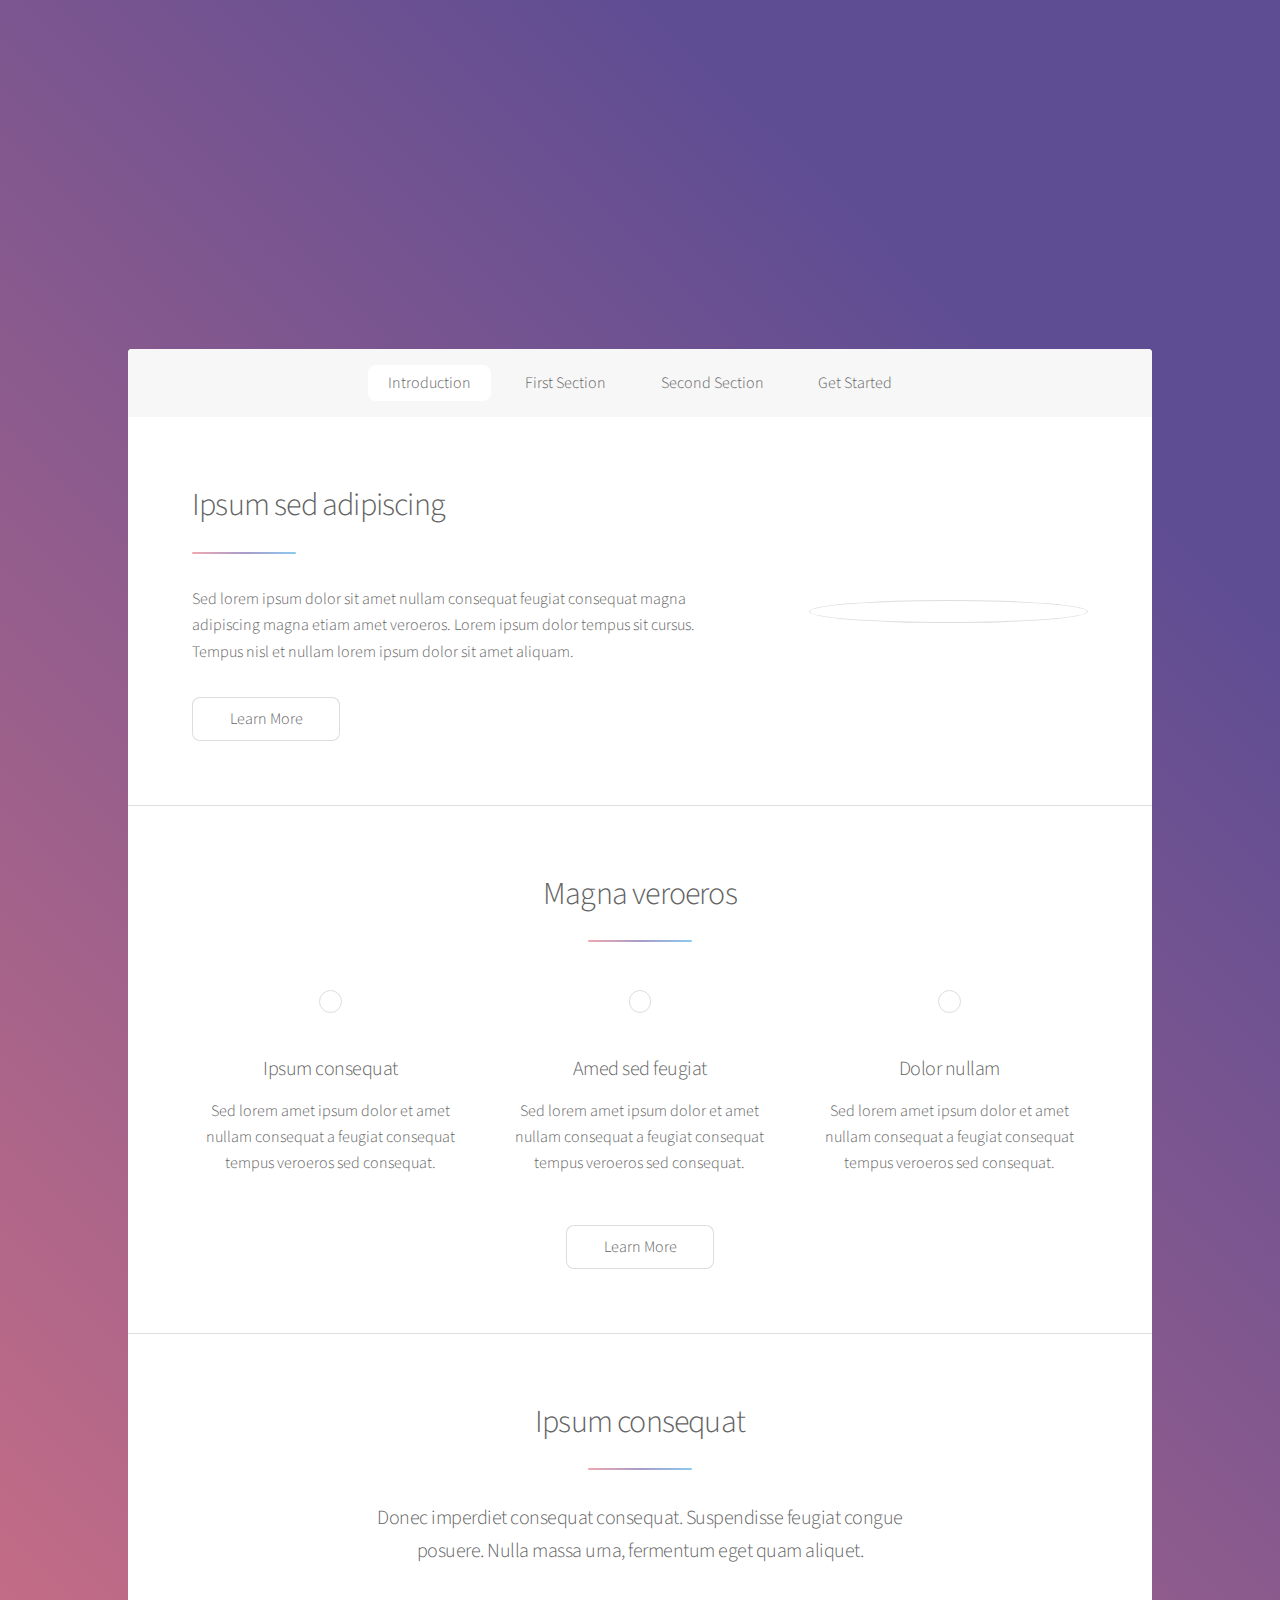
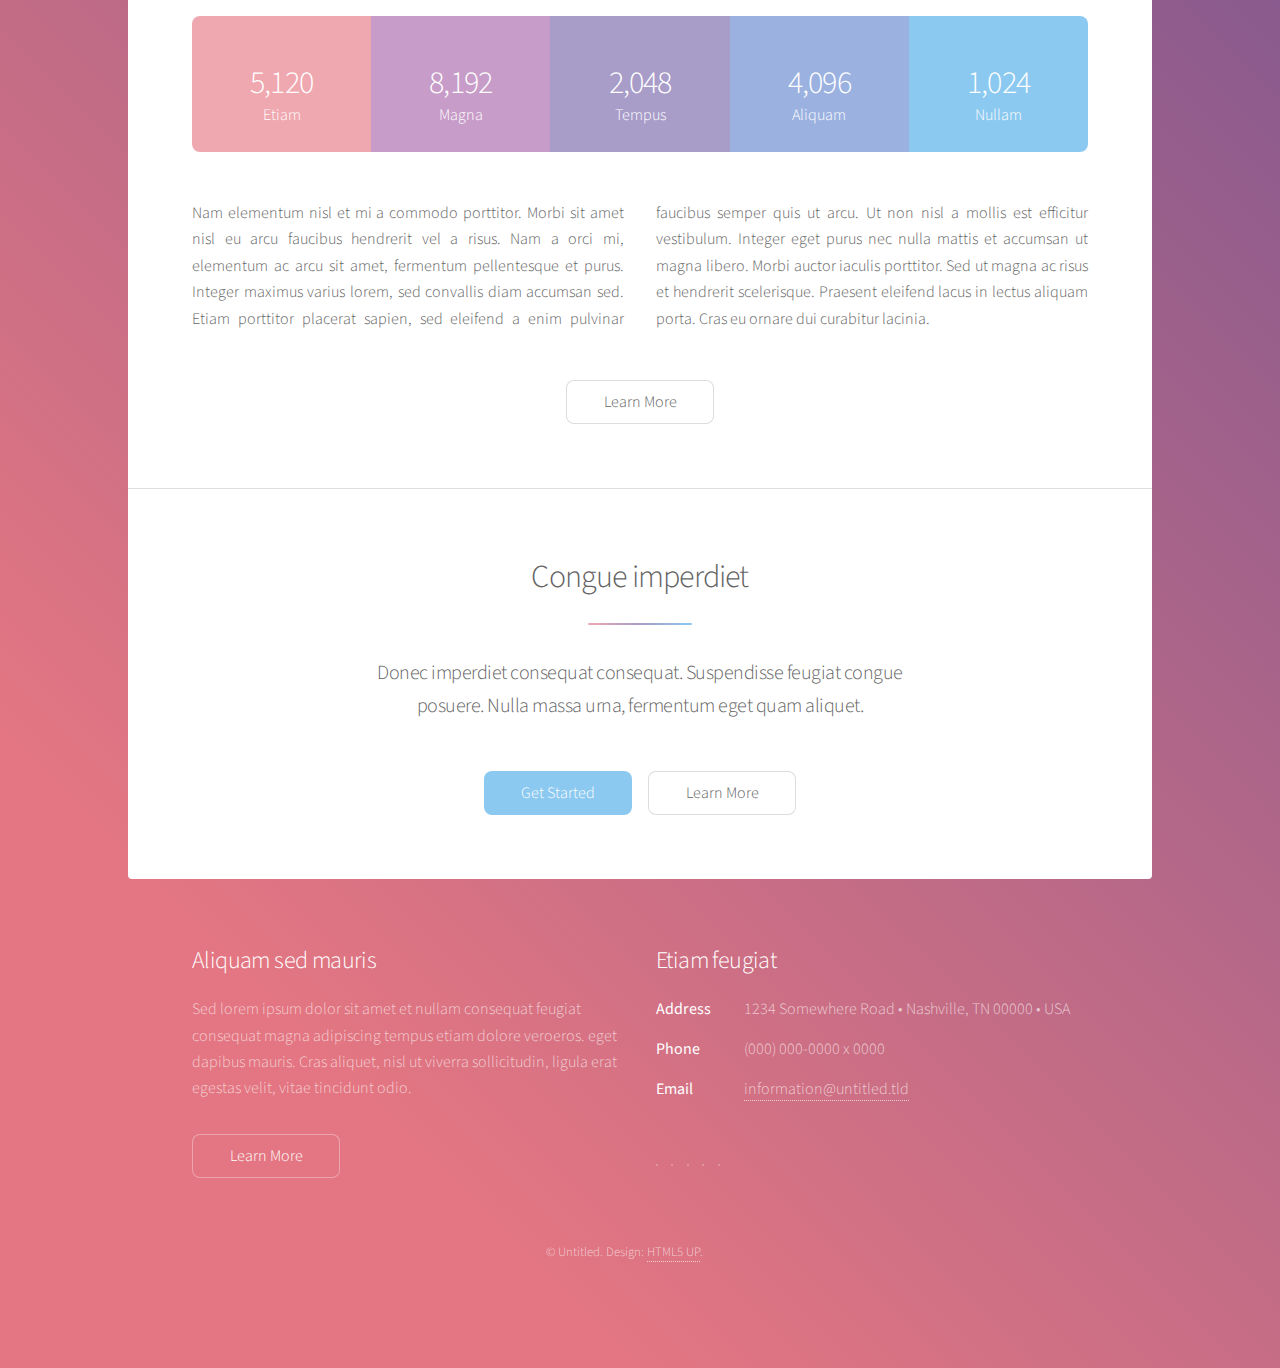
==== index.html @ fd0cb961 "chore: replace tabs with spaces" ====
<!DOCTYPE HTML>
<!--
Stellar by HTML5 UP
html5up.net | @ajlkn
Free for personal and commercial use under the CCA 3.0 license (html5up.net/license)
-->
<html>
  <head>
    <title>Stellar by HTML5 UP</title>
    <meta charset="utf-8" />
    <meta name="viewport" content="width=device-width, initial-scale=1, user-scalable=no" />
    <link rel="stylesheet" href="assets/css/main.css" />
    <noscript><link rel="stylesheet" href="assets/css/noscript.css" /></noscript>
  </head>
  <body class="is-preload">

    <!-- Wrapper -->
    <div id="wrapper">

      <!-- Header -->
      <header id="header" class="alt">
        <span class="logo"><img src="images/logo.svg" alt="" /></span>
        <h1>Stellar</h1>
        <p>Just another free, fully responsive site template<br />
          built by <a href="https://twitter.com/ajlkn">@ajlkn</a> for <a href="https://html5up.net">HTML5 UP</a>.</p>
      </header>

      <!-- Nav -->
      <nav id="nav">
        <ul>
          <li><a href="#intro" class="active">Introduction</a></li>
          <li><a href="#first">First Section</a></li>
          <li><a href="#second">Second Section</a></li>
          <li><a href="#cta">Get Started</a></li>
        </ul>
      </nav>

      <!-- Main -->
      <div id="main">

        <!-- Introduction -->
        <section id="intro" class="main">
          <div class="spotlight">
            <div class="content">
              <header class="major">
                <h2>Ipsum sed adipiscing</h2>
              </header>
              <p>Sed lorem ipsum dolor sit amet nullam consequat feugiat consequat magna
              adipiscing magna etiam amet veroeros. Lorem ipsum dolor tempus sit cursus.
              Tempus nisl et nullam lorem ipsum dolor sit amet aliquam.</p>
              <ul class="actions">
                <li><a href="generic.html" class="button">Learn More</a></li>
              </ul>
            </div>
            <span class="image"><img src="images/pic01.jpg" alt="" /></span>
          </div>
        </section>

        <!-- First Section -->
        <section id="first" class="main special">
          <header class="major">
            <h2>Magna veroeros</h2>
          </header>
          <ul class="features">
            <li>
              <span class="icon solid major style1 fa-code"></span>
              <h3>Ipsum consequat</h3>
              <p>Sed lorem amet ipsum dolor et amet nullam consequat a feugiat consequat tempus veroeros sed consequat.</p>
            </li>
            <li>
              <span class="icon major style3 fa-copy"></span>
              <h3>Amed sed feugiat</h3>
              <p>Sed lorem amet ipsum dolor et amet nullam consequat a feugiat consequat tempus veroeros sed consequat.</p>
            </li>
            <li>
              <span class="icon major style5 fa-gem"></span>
              <h3>Dolor nullam</h3>
              <p>Sed lorem amet ipsum dolor et amet nullam consequat a feugiat consequat tempus veroeros sed consequat.</p>
            </li>
          </ul>
          <footer class="major">
            <ul class="actions special">
              <li><a href="generic.html" class="button">Learn More</a></li>
            </ul>
          </footer>
        </section>

        <!-- Second Section -->
        <section id="second" class="main special">
          <header class="major">
            <h2>Ipsum consequat</h2>
            <p>Donec imperdiet consequat consequat. Suspendisse feugiat congue<br />
            posuere. Nulla massa urna, fermentum eget quam aliquet.</p>
          </header>
          <ul class="statistics">
            <li class="style1">
              <span class="icon solid fa-code-branch"></span>
              <strong>5,120</strong> Etiam
            </li>
            <li class="style2">
              <span class="icon fa-folder-open"></span>
              <strong>8,192</strong> Magna
            </li>
            <li class="style3">
              <span class="icon solid fa-signal"></span>
              <strong>2,048</strong> Tempus
            </li>
            <li class="style4">
              <span class="icon solid fa-laptop"></span>
              <strong>4,096</strong> Aliquam
            </li>
            <li class="style5">
              <span class="icon fa-gem"></span>
              <strong>1,024</strong> Nullam
            </li>
          </ul>
          <p class="content">Nam elementum nisl et mi a commodo porttitor. Morbi sit amet nisl eu arcu faucibus hendrerit vel a risus. Nam a orci mi, elementum ac arcu sit amet, fermentum pellentesque et purus. Integer maximus varius lorem, sed convallis diam accumsan sed. Etiam porttitor placerat sapien, sed eleifend a enim pulvinar faucibus semper quis ut arcu. Ut non nisl a mollis est efficitur vestibulum. Integer eget purus nec nulla mattis et accumsan ut magna libero. Morbi auctor iaculis porttitor. Sed ut magna ac risus et hendrerit scelerisque. Praesent eleifend lacus in lectus aliquam porta. Cras eu ornare dui curabitur lacinia.</p>
          <footer class="major">
            <ul class="actions special">
              <li><a href="generic.html" class="button">Learn More</a></li>
            </ul>
          </footer>
        </section>

        <!-- Get Started -->
        <section id="cta" class="main special">
          <header class="major">
            <h2>Congue imperdiet</h2>
            <p>Donec imperdiet consequat consequat. Suspendisse feugiat congue<br />
            posuere. Nulla massa urna, fermentum eget quam aliquet.</p>
          </header>
          <footer class="major">
            <ul class="actions special">
              <li><a href="generic.html" class="button primary">Get Started</a></li>
              <li><a href="generic.html" class="button">Learn More</a></li>
            </ul>
          </footer>
        </section>

      </div>

      <!-- Footer -->
      <footer id="footer">
        <section>
          <h2>Aliquam sed mauris</h2>
          <p>Sed lorem ipsum dolor sit amet et nullam consequat feugiat consequat magna adipiscing tempus etiam dolore veroeros. eget dapibus mauris. Cras aliquet, nisl ut viverra sollicitudin, ligula erat egestas velit, vitae tincidunt odio.</p>
          <ul class="actions">
            <li><a href="generic.html" class="button">Learn More</a></li>
          </ul>
        </section>
        <section>
          <h2>Etiam feugiat</h2>
          <dl class="alt">
            <dt>Address</dt>
            <dd>1234 Somewhere Road &bull; Nashville, TN 00000 &bull; USA</dd>
            <dt>Phone</dt>
            <dd>(000) 000-0000 x 0000</dd>
            <dt>Email</dt>
            <dd><a href="#">information@untitled.tld</a></dd>
          </dl>
          <ul class="icons">
            <li><a href="#" class="icon brands fa-twitter alt"><span class="label">Twitter</span></a></li>
            <li><a href="#" class="icon brands fa-facebook-f alt"><span class="label">Facebook</span></a></li>
            <li><a href="#" class="icon brands fa-instagram alt"><span class="label">Instagram</span></a></li>
            <li><a href="#" class="icon brands fa-github alt"><span class="label">GitHub</span></a></li>
            <li><a href="#" class="icon brands fa-dribbble alt"><span class="label">Dribbble</span></a></li>
          </ul>
        </section>
        <p class="copyright">&copy; Untitled. Design: <a href="https://html5up.net">HTML5 UP</a>.</p>
      </footer>

    </div>

    <!-- Scripts -->
    <script src="assets/js/jquery.min.js"></script>
    <script src="assets/js/jquery.scrollex.min.js"></script>
    <script src="assets/js/jquery.scrolly.min.js"></script>
    <script src="assets/js/browser.min.js"></script>
    <script src="assets/js/breakpoints.min.js"></script>
    <script src="assets/js/util.js"></script>
    <script src="assets/js/main.js"></script>

  </body>
</html>
---- assets/css/main.css ----
@import url(fontawesome-all.min.css);
@import 'https://fonts.googleapis.com/css?family=Source+Sans+Pro:300,400';

/*
Stellar by HTML5 UP
html5up.net | @ajlkn
Free for personal and commercial use under the CCA 3.0 license (html5up.net/license)
*/

html, body, div, span, applet, object,
iframe, h1, h2, h3, h4, h5, h6, p, blockquote,
pre, a, abbr, acronym, address, big, cite,
code, del, dfn, em, img, ins, kbd, q, s, samp,
small, strike, strong, sub, sup, tt, var, b,
u, i, center, dl, dt, dd, ol, ul, li, fieldset,
form, label, legend, table, caption, tbody,
tfoot, thead, tr, th, td, article, aside,
canvas, details, embed, figure, figcaption,
footer, header, hgroup, menu, nav, output, ruby,
section, summary, time, mark, audio, video {
  margin: 0;
  padding: 0;
  border: 0;
  font-size: 100%;
  font: inherit;
  vertical-align: baseline;}

article, aside, details, figcaption, figure,
footer, header, hgroup, menu, nav, section {
  display: block;}

body {
  line-height: 1;
}

ol, ul {
  list-style: none;
}

blockquote, q {
  quotes: none;
}

blockquote:before, blockquote:after, q:before, q:after {
  content: '';
  content: none;
}

table {
  border-collapse: collapse;
  border-spacing: 0;
}

body {
  -webkit-text-size-adjust: none;
}

mark {
  background-color: transparent;
  color: inherit;
}

input::-moz-focus-inner {
  border: 0;
  padding: 0;
}

input, select, textarea {
  -moz-appearance: none;
  -webkit-appearance: none;
  -ms-appearance: none;
  appearance: none;
}

/* Basic */

@-ms-viewport {
  width: device-width;
}

body {
  -ms-overflow-style: scrollbar;
}

@media screen and (max-width: 480px) {

  html, body {
    min-width: 320px;
  }

}

html {
  box-sizing: border-box;
}

*, *:before, *:after {
  box-sizing: inherit;
}

body {
  background-color: #935d8c;
  background-image: url("images/overlay.png"), -moz-linear-gradient(45deg, #e37682 15%, #5f4d93 85%);
  background-image: url("images/overlay.png"), -webkit-linear-gradient(45deg, #e37682 15%, #5f4d93 85%);
  background-image: url("images/overlay.png"), -ms-linear-gradient(45deg, #e37682 15%, #5f4d93 85%);
  background-image: url("images/overlay.png"), linear-gradient(45deg, #e37682 15%, #5f4d93 85%);
}

body.is-preload *, body.is-preload *:before, body.is-preload *:after {
  -moz-animation: none !important;
  -webkit-animation: none !important;
  -ms-animation: none !important;
  animation: none !important;
  -moz-transition: none !important;
  -webkit-transition: none !important;
  -ms-transition: none !important;
  transition: none !important;
}

/* Type */

body {
  background-color: #935d8c;
  color: rgba(255, 255, 255, 0.65);
}

body, input, select, textarea {
  font-family: "Source Sans Pro", Helvetica, sans-serif;
  font-size: 17pt;
  font-weight: 300;
  line-height: 1.65;
}

@media screen and (max-width: 1680px) {

  body, input, select, textarea {
    font-size: 14pt;
  }

}

@media screen and (max-width: 1280px) {

  body, input, select, textarea {
    font-size: 12pt;
  }

}

@media screen and (max-width: 360px) {

  body, input, select, textarea {
    font-size: 11pt;
  }

}

a {
  -moz-transition: color 0.2s ease, border-bottom 0.2s ease;
  -webkit-transition: color 0.2s ease, border-bottom 0.2s ease;
  -ms-transition: color 0.2s ease, border-bottom 0.2s ease;
  transition: color 0.2s ease, border-bottom 0.2s ease;
  text-decoration: none;
  border-bottom: dotted 1px;
  color: inherit;
}

a:hover {
  border-bottom-color: transparent;
}

strong, b {
  font-weight: 400;
}

em, i {
  font-style: italic;
}

p {
  margin: 0 0 2em 0;
}

p.content {
  -moz-columns: 20em 2;
  -webkit-columns: 20em 2;
  -ms-columns: 20em 2;
  columns: 20em 2;
  -moz-column-gap: 2em;
  -webkit-column-gap: 2em;
  -ms-column-gap: 2em;
  column-gap: 2em;
  text-align: justify;
}

h1, h2, h3, h4, h5, h6 {
  font-weight: 300;
  line-height: 1.5;
  margin: 0 0 0.7em 0;
  letter-spacing: -0.025em;
}

h1 a, h2 a, h3 a, h4 a, h5 a, h6 a {
  color: inherit;
  text-decoration: none;
}

h1 {
  font-size: 2.5em;
  line-height: 1.2;
}

h2 {
  font-size: 1.5em;
}

h3 {
  font-size: 1.25em;
}

h4 {
  font-size: 1.1em;
}

h5 {
  font-size: 0.9em;
}

h6 {
  font-size: 0.7em;
}

@media screen and (max-width: 736px) {

  h1 {
    font-size: 2em;
  }

}

sub {
  font-size: 0.8em;
  position: relative;
  top: 0.5em;
}

sup {
  font-size: 0.8em;
  position: relative;
  top: -0.5em;
}

blockquote {
  border-left: solid 4px;
  font-style: italic;
  margin: 0 0 2em 0;
  padding: 0.5em 0 0.5em 2em;
}

code {
  border-radius: 8px;
  border: solid 1px;
  font-family: "Courier New", monospace;
  font-size: 0.9em;
  margin: 0 0.25em;
  padding: 0.25em 0.65em;
}

pre {
  -webkit-overflow-scrolling: touch;
  font-family: "Courier New", monospace;
  font-size: 0.9em;
  margin: 0 0 2em 0;
}

pre code {
  display: block;
  line-height: 1.75;
  padding: 1em 1.5em;
  overflow-x: auto;
}

hr {
  border: 0;
  border-bottom: solid 1px;
  margin: 2em 0;
}

hr.major {
  margin: 3em 0;
}

.align-left {
  text-align: left;
}

.align-center {
  text-align: center;
}

.align-right {
  text-align: right;
}

input, select, textarea {
  color: #ffffff;
}

a:hover {
  color: #ffffff;
}

strong, b {
  color: #ffffff;
}

h1, h2, h3, h4, h5, h6 {
  color: #ffffff;
}

blockquote {
  border-left-color: rgba(255, 255, 255, 0.35);
}

code {
  background: rgba(255, 255, 255, 0.075);
  border-color: rgba(255, 255, 255, 0.35);
}

hr {
  border-bottom-color: rgba(255, 255, 255, 0.35);
}

/* Row */

.row {
  display: flex;
  flex-wrap: wrap;
  box-sizing: border-box;
  align-items: stretch;
}

.row > * {
  box-sizing: border-box;
}

.row.gtr-uniform > * > :last-child {
  margin-bottom: 0;
}

.row.aln-left {
  justify-content: flex-start;
}

.row.aln-center {
  justify-content: center;
}

.row.aln-right {
  justify-content: flex-end;
}

.row.aln-top {
  align-items: flex-start;
}

.row.aln-middle {
  align-items: center;
}

.row.aln-bottom {
  align-items: flex-end;
}

.row > .imp {
  order: -1;
}

.row > .col-1 {
  width: 8.33333%;
}

.row > .off-1 {
  margin-left: 8.33333%;
}

.row > .col-2 {
  width: 16.66667%;
}

.row > .off-2 {
  margin-left: 16.66667%;
}

.row > .col-3 {
  width: 25%;
}

.row > .off-3 {
  margin-left: 25%;
}

.row > .col-4 {
  width: 33.33333%;
}

.row > .off-4 {
  margin-left: 33.33333%;
}

.row > .col-5 {
  width: 41.66667%;
}

.row > .off-5 {
  margin-left: 41.66667%;
}

.row > .col-6 {
  width: 50%;
}

.row > .off-6 {
  margin-left: 50%;
}

.row > .col-7 {
  width: 58.33333%;
}

.row > .off-7 {
  margin-left: 58.33333%;
}

.row > .col-8 {
  width: 66.66667%;
}

.row > .off-8 {
  margin-left: 66.66667%;
}

.row > .col-9 {
  width: 75%;
}

.row > .off-9 {
  margin-left: 75%;
}

.row > .col-10 {
  width: 83.33333%;
}

.row > .off-10 {
  margin-left: 83.33333%;
}

.row > .col-11 {
  width: 91.66667%;
}

.row > .off-11 {
  margin-left: 91.66667%;
}

.row > .col-12 {
  width: 100%;
}

.row > .off-12 {
  margin-left: 100%;
}

.row.gtr-0 {
  margin-top: 0;
  margin-left: 0em;
}

.row.gtr-0 > * {
  padding: 0 0 0 0em;
}

.row.gtr-0.gtr-uniform {
  margin-top: 0em;
}

.row.gtr-0.gtr-uniform > * {
  padding-top: 0em;
}

.row.gtr-25 {
  margin-top: 0;
  margin-left: -0.375em;
}

.row.gtr-25 > * {
  padding: 0 0 0 0.375em;
}

.row.gtr-25.gtr-uniform {
  margin-top: -0.375em;
}

.row.gtr-25.gtr-uniform > * {
  padding-top: 0.375em;
}

.row.gtr-50 {
  margin-top: 0;
  margin-left: -0.75em;
}

.row.gtr-50 > * {
  padding: 0 0 0 0.75em;
}

.row.gtr-50.gtr-uniform {
  margin-top: -0.75em;
}

.row.gtr-50.gtr-uniform > * {
  padding-top: 0.75em;
}

.row {
  margin-top: 0;
  margin-left: -1.5em;
}

.row > * {
  padding: 0 0 0 1.5em;
}

.row.gtr-uniform {
  margin-top: -1.5em;
}

.row.gtr-uniform > * {
  padding-top: 1.5em;
}

.row.gtr-150 {
  margin-top: 0;
  margin-left: -2.25em;
}

.row.gtr-150 > * {
  padding: 0 0 0 2.25em;
}

.row.gtr-150.gtr-uniform {
  margin-top: -2.25em;
}

.row.gtr-150.gtr-uniform > * {
  padding-top: 2.25em;
}

.row.gtr-200 {
  margin-top: 0;
  margin-left: -3em;
}

.row.gtr-200 > * {
  padding: 0 0 0 3em;
}

.row.gtr-200.gtr-uniform {
  margin-top: -3em;
}

.row.gtr-200.gtr-uniform > * {
  padding-top: 3em;
}

@media screen and (max-width: 1680px) {

  .row {
    display: flex;
    flex-wrap: wrap;
    box-sizing: border-box;
    align-items: stretch;
  }

  .row > * {
    box-sizing: border-box;
  }

  .row.gtr-uniform > * > :last-child {
    margin-bottom: 0;
  }

  .row.aln-left {
    justify-content: flex-start;
  }

  .row.aln-center {
    justify-content: center;
  }

  .row.aln-right {
    justify-content: flex-end;
  }

  .row.aln-top {
    align-items: flex-start;
  }

  .row.aln-middle {
    align-items: center;
  }

  .row.aln-bottom {
    align-items: flex-end;
  }

  .row > .imp-xlarge {
    order: -1;
  }

  .row > .col-1-xlarge {
    width: 8.33333%;
  }

  .row > .off-1-xlarge {
    margin-left: 8.33333%;
  }

  .row > .col-2-xlarge {
    width: 16.66667%;
  }

  .row > .off-2-xlarge {
    margin-left: 16.66667%;
  }

  .row > .col-3-xlarge {
    width: 25%;
  }

  .row > .off-3-xlarge {
    margin-left: 25%;
  }

  .row > .col-4-xlarge {
    width: 33.33333%;
  }

  .row > .off-4-xlarge {
    margin-left: 33.33333%;
  }

  .row > .col-5-xlarge {
    width: 41.66667%;
  }

  .row > .off-5-xlarge {
    margin-left: 41.66667%;
  }

  .row > .col-6-xlarge {
    width: 50%;
  }

  .row > .off-6-xlarge {
    margin-left: 50%;
  }

  .row > .col-7-xlarge {
    width: 58.33333%;
  }

  .row > .off-7-xlarge {
    margin-left: 58.33333%;
  }

  .row > .col-8-xlarge {
    width: 66.66667%;
  }

  .row > .off-8-xlarge {
    margin-left: 66.66667%;
  }

  .row > .col-9-xlarge {
    width: 75%;
  }

  .row > .off-9-xlarge {
    margin-left: 75%;
  }

  .row > .col-10-xlarge {
    width: 83.33333%;
  }

  .row > .off-10-xlarge {
    margin-left: 83.33333%;
  }

  .row > .col-11-xlarge {
    width: 91.66667%;
  }

  .row > .off-11-xlarge {
    margin-left: 91.66667%;
  }

  .row > .col-12-xlarge {
    width: 100%;
  }

  .row > .off-12-xlarge {
    margin-left: 100%;
  }

  .row.gtr-0 {
    margin-top: 0;
    margin-left: 0em;
  }

  .row.gtr-0 > * {
    padding: 0 0 0 0em;
  }

  .row.gtr-0.gtr-uniform {
    margin-top: 0em;
  }

  .row.gtr-0.gtr-uniform > * {
    padding-top: 0em;
  }

  .row.gtr-25 {
    margin-top: 0;
    margin-left: -0.375em;
  }

  .row.gtr-25 > * {
    padding: 0 0 0 0.375em;
  }

  .row.gtr-25.gtr-uniform {
    margin-top: -0.375em;
  }

  .row.gtr-25.gtr-uniform > * {
    padding-top: 0.375em;
  }

  .row.gtr-50 {
    margin-top: 0;
    margin-left: -0.75em;
  }

  .row.gtr-50 > * {
    padding: 0 0 0 0.75em;
  }

  .row.gtr-50.gtr-uniform {
    margin-top: -0.75em;
  }

  .row.gtr-50.gtr-uniform > * {
    padding-top: 0.75em;
  }

  .row {
    margin-top: 0;
    margin-left: -1.5em;
  }

  .row > * {
    padding: 0 0 0 1.5em;
  }

  .row.gtr-uniform {
    margin-top: -1.5em;
  }

  .row.gtr-uniform > * {
    padding-top: 1.5em;
  }

  .row.gtr-150 {
    margin-top: 0;
    margin-left: -2.25em;
  }

  .row.gtr-150 > * {
    padding: 0 0 0 2.25em;
  }

  .row.gtr-150.gtr-uniform {
    margin-top: -2.25em;
  }

  .row.gtr-150.gtr-uniform > * {
    padding-top: 2.25em;
  }

  .row.gtr-200 {
    margin-top: 0;
    margin-left: -3em;
  }

  .row.gtr-200 > * {
    padding: 0 0 0 3em;
  }

  .row.gtr-200.gtr-uniform {
    margin-top: -3em;
  }

  .row.gtr-200.gtr-uniform > * {
    padding-top: 3em;
  }

}

@media screen and (max-width: 1280px) {

  .row {
    display: flex;
    flex-wrap: wrap;
    box-sizing: border-box;
    align-items: stretch;
  }

  .row > * {
    box-sizing: border-box;
  }

  .row.gtr-uniform > * > :last-child {
    margin-bottom: 0;
  }

  .row.aln-left {
    justify-content: flex-start;
  }

  .row.aln-center {
    justify-content: center;
  }

  .row.aln-right {
    justify-content: flex-end;
  }

  .row.aln-top {
    align-items: flex-start;
  }

  .row.aln-middle {
    align-items: center;
  }

  .row.aln-bottom {
    align-items: flex-end;
  }

  .row > .imp-large {
    order: -1;
  }

  .row > .col-1-large {
    width: 8.33333%;
  }

  .row > .off-1-large {
    margin-left: 8.33333%;
  }

  .row > .col-2-large {
    width: 16.66667%;
  }

  .row > .off-2-large {
    margin-left: 16.66667%;
  }

  .row > .col-3-large {
    width: 25%;
  }

  .row > .off-3-large {
    margin-left: 25%;
  }

  .row > .col-4-large {
    width: 33.33333%;
  }

  .row > .off-4-large {
    margin-left: 33.33333%;
  }

  .row > .col-5-large {
    width: 41.66667%;
  }

  .row > .off-5-large {
    margin-left: 41.66667%;
  }

  .row > .col-6-large {
    width: 50%;
  }

  .row > .off-6-large {
    margin-left: 50%;
  }

  .row > .col-7-large {
    width: 58.33333%;
  }

  .row > .off-7-large {
    margin-left: 58.33333%;
  }

  .row > .col-8-large {
    width: 66.66667%;
  }

  .row > .off-8-large {
    margin-left: 66.66667%;
  }

  .row > .col-9-large {
    width: 75%;
  }

  .row > .off-9-large {
    margin-left: 75%;
  }

  .row > .col-10-large {
    width: 83.33333%;
  }

  .row > .off-10-large {
    margin-left: 83.33333%;
  }

  .row > .col-11-large {
    width: 91.66667%;
  }

  .row > .off-11-large {
    margin-left: 91.66667%;
  }

  .row > .col-12-large {
    width: 100%;
  }

  .row > .off-12-large {
    margin-left: 100%;
  }

  .row.gtr-0 {
    margin-top: 0;
    margin-left: 0em;
  }

  .row.gtr-0 > * {
    padding: 0 0 0 0em;
  }

  .row.gtr-0.gtr-uniform {
    margin-top: 0em;
  }

  .row.gtr-0.gtr-uniform > * {
    padding-top: 0em;
  }

  .row.gtr-25 {
    margin-top: 0;
    margin-left: -0.375em;
  }

  .row.gtr-25 > * {
    padding: 0 0 0 0.375em;
  }

  .row.gtr-25.gtr-uniform {
    margin-top: -0.375em;
  }

  .row.gtr-25.gtr-uniform > * {
    padding-top: 0.375em;
  }

  .row.gtr-50 {
    margin-top: 0;
    margin-left: -0.75em;
  }

  .row.gtr-50 > * {
    padding: 0 0 0 0.75em;
  }

  .row.gtr-50.gtr-uniform {
    margin-top: -0.75em;
  }

  .row.gtr-50.gtr-uniform > * {
    padding-top: 0.75em;
  }

  .row {
    margin-top: 0;
    margin-left: -1.5em;
  }

  .row > * {
    padding: 0 0 0 1.5em;
  }

  .row.gtr-uniform {
    margin-top: -1.5em;
  }

  .row.gtr-uniform > * {
    padding-top: 1.5em;
  }

  .row.gtr-150 {
    margin-top: 0;
    margin-left: -2.25em;
  }

  .row.gtr-150 > * {
    padding: 0 0 0 2.25em;
  }

  .row.gtr-150.gtr-uniform {
    margin-top: -2.25em;
  }

  .row.gtr-150.gtr-uniform > * {
    padding-top: 2.25em;
  }

  .row.gtr-200 {
    margin-top: 0;
    margin-left: -3em;
  }

  .row.gtr-200 > * {
    padding: 0 0 0 3em;
  }

  .row.gtr-200.gtr-uniform {
    margin-top: -3em;
  }

  .row.gtr-200.gtr-uniform > * {
    padding-top: 3em;
  }

}

@media screen and (max-width: 980px) {

  .row {
    display: flex;
    flex-wrap: wrap;
    box-sizing: border-box;
    align-items: stretch;
  }

  .row > * {
    box-sizing: border-box;
  }

  .row.gtr-uniform > * > :last-child {
    margin-bottom: 0;
  }

  .row.aln-left {
    justify-content: flex-start;
  }

  .row.aln-center {
    justify-content: center;
  }

  .row.aln-right {
    justify-content: flex-end;
  }

  .row.aln-top {
    align-items: flex-start;
  }

  .row.aln-middle {
    align-items: center;
  }

  .row.aln-bottom {
    align-items: flex-end;
  }

  .row > .imp-medium {
    order: -1;
  }

  .row > .col-1-medium {
    width: 8.33333%;
  }

  .row > .off-1-medium {
    margin-left: 8.33333%;
  }

  .row > .col-2-medium {
    width: 16.66667%;
  }

  .row > .off-2-medium {
    margin-left: 16.66667%;
  }

  .row > .col-3-medium {
    width: 25%;
  }

  .row > .off-3-medium {
    margin-left: 25%;
  }

  .row > .col-4-medium {
    width: 33.33333%;
  }

  .row > .off-4-medium {
    margin-left: 33.33333%;
  }

  .row > .col-5-medium {
    width: 41.66667%;
  }

  .row > .off-5-medium {
    margin-left: 41.66667%;
  }

  .row > .col-6-medium {
    width: 50%;
  }

  .row > .off-6-medium {
    margin-left: 50%;
  }

  .row > .col-7-medium {
    width: 58.33333%;
  }

  .row > .off-7-medium {
    margin-left: 58.33333%;
  }

  .row > .col-8-medium {
    width: 66.66667%;
  }

  .row > .off-8-medium {
    margin-left: 66.66667%;
  }

  .row > .col-9-medium {
    width: 75%;
  }

  .row > .off-9-medium {
    margin-left: 75%;
  }

  .row > .col-10-medium {
    width: 83.33333%;
  }

  .row > .off-10-medium {
    margin-left: 83.33333%;
  }

  .row > .col-11-medium {
    width: 91.66667%;
  }

  .row > .off-11-medium {
    margin-left: 91.66667%;
  }

  .row > .col-12-medium {
    width: 100%;
  }

  .row > .off-12-medium {
    margin-left: 100%;
  }

  .row.gtr-0 {
    margin-top: 0;
    margin-left: 0em;
  }

  .row.gtr-0 > * {
    padding: 0 0 0 0em;
  }

  .row.gtr-0.gtr-uniform {
    margin-top: 0em;
  }

  .row.gtr-0.gtr-uniform > * {
    padding-top: 0em;
  }

  .row.gtr-25 {
    margin-top: 0;
    margin-left: -0.375em;
  }

  .row.gtr-25 > * {
    padding: 0 0 0 0.375em;
  }

  .row.gtr-25.gtr-uniform {
    margin-top: -0.375em;
  }

  .row.gtr-25.gtr-uniform > * {
    padding-top: 0.375em;
  }

  .row.gtr-50 {
    margin-top: 0;
    margin-left: -0.75em;
  }

  .row.gtr-50 > * {
    padding: 0 0 0 0.75em;
  }

  .row.gtr-50.gtr-uniform {
    margin-top: -0.75em;
  }

  .row.gtr-50.gtr-uniform > * {
    padding-top: 0.75em;
  }

  .row {
    margin-top: 0;
    margin-left: -1.5em;
  }

  .row > * {
    padding: 0 0 0 1.5em;
  }

  .row.gtr-uniform {
    margin-top: -1.5em;
  }

  .row.gtr-uniform > * {
    padding-top: 1.5em;
  }

  .row.gtr-150 {
    margin-top: 0;
    margin-left: -2.25em;
  }

  .row.gtr-150 > * {
    padding: 0 0 0 2.25em;
  }

  .row.gtr-150.gtr-uniform {
    margin-top: -2.25em;
  }

  .row.gtr-150.gtr-uniform > * {
    padding-top: 2.25em;
  }

  .row.gtr-200 {
    margin-top: 0;
    margin-left: -3em;
  }

  .row.gtr-200 > * {
    padding: 0 0 0 3em;
  }

  .row.gtr-200.gtr-uniform {
    margin-top: -3em;
  }

  .row.gtr-200.gtr-uniform > * {
    padding-top: 3em;
  }

}

@media screen and (max-width: 736px) {

  .row {
    display: flex;
    flex-wrap: wrap;
    box-sizing: border-box;
    align-items: stretch;
  }

  .row > * {
    box-sizing: border-box;
  }

  .row.gtr-uniform > * > :last-child {
    margin-bottom: 0;
  }

  .row.aln-left {
    justify-content: flex-start;
  }

  .row.aln-center {
    justify-content: center;
  }

  .row.aln-right {
    justify-content: flex-end;
  }

  .row.aln-top {
    align-items: flex-start;
  }

  .row.aln-middle {
    align-items: center;
  }

  .row.aln-bottom {
    align-items: flex-end;
  }

  .row > .imp-small {
    order: -1;
  }

  .row > .col-1-small {
    width: 8.33333%;
  }

  .row > .off-1-small {
    margin-left: 8.33333%;
  }

  .row > .col-2-small {
    width: 16.66667%;
  }

  .row > .off-2-small {
    margin-left: 16.66667%;
  }

  .row > .col-3-small {
    width: 25%;
  }

  .row > .off-3-small {
    margin-left: 25%;
  }

  .row > .col-4-small {
    width: 33.33333%;
  }

  .row > .off-4-small {
    margin-left: 33.33333%;
  }

  .row > .col-5-small {
    width: 41.66667%;
  }

  .row > .off-5-small {
    margin-left: 41.66667%;
  }

  .row > .col-6-small {
    width: 50%;
  }

  .row > .off-6-small {
    margin-left: 50%;
  }

  .row > .col-7-small {
    width: 58.33333%;
  }

  .row > .off-7-small {
    margin-left: 58.33333%;
  }

  .row > .col-8-small {
    width: 66.66667%;
  }

  .row > .off-8-small {
    margin-left: 66.66667%;
  }

  .row > .col-9-small {
    width: 75%;
  }

  .row > .off-9-small {
    margin-left: 75%;
  }

  .row > .col-10-small {
    width: 83.33333%;
  }

  .row > .off-10-small {
    margin-left: 83.33333%;
  }

  .row > .col-11-small {
    width: 91.66667%;
  }

  .row > .off-11-small {
    margin-left: 91.66667%;
  }

  .row > .col-12-small {
    width: 100%;
  }

  .row > .off-12-small {
    margin-left: 100%;
  }

  .row.gtr-0 {
    margin-top: 0;
    margin-left: 0em;
  }

  .row.gtr-0 > * {
    padding: 0 0 0 0em;
  }

  .row.gtr-0.gtr-uniform {
    margin-top: 0em;
  }

  .row.gtr-0.gtr-uniform > * {
    padding-top: 0em;
  }

  .row.gtr-25 {
    margin-top: 0;
    margin-left: -0.25em;
  }

  .row.gtr-25 > * {
    padding: 0 0 0 0.25em;
  }

  .row.gtr-25.gtr-uniform {
    margin-top: -0.25em;
  }

  .row.gtr-25.gtr-uniform > * {
    padding-top: 0.25em;
  }

  .row.gtr-50 {
    margin-top: 0;
    margin-left: -0.5em;
  }

  .row.gtr-50 > * {
    padding: 0 0 0 0.5em;
  }

  .row.gtr-50.gtr-uniform {
    margin-top: -0.5em;
  }

  .row.gtr-50.gtr-uniform > * {
    padding-top: 0.5em;
  }

  .row {
    margin-top: 0;
    margin-left: -1em;
  }

  .row > * {
    padding: 0 0 0 1em;
  }

  .row.gtr-uniform {
    margin-top: -1em;
  }

  .row.gtr-uniform > * {
    padding-top: 1em;
  }

  .row.gtr-150 {
    margin-top: 0;
    margin-left: -1.5em;
  }

  .row.gtr-150 > * {
    padding: 0 0 0 1.5em;
  }

  .row.gtr-150.gtr-uniform {
    margin-top: -1.5em;
  }

  .row.gtr-150.gtr-uniform > * {
    padding-top: 1.5em;
  }

  .row.gtr-200 {
    margin-top: 0;
    margin-left: -2em;
  }

  .row.gtr-200 > * {
    padding: 0 0 0 2em;
  }

  .row.gtr-200.gtr-uniform {
    margin-top: -2em;
  }

  .row.gtr-200.gtr-uniform > * {
    padding-top: 2em;
  }

}

@media screen and (max-width: 480px) {

  .row {
    display: flex;
    flex-wrap: wrap;
    box-sizing: border-box;
    align-items: stretch;
  }

  .row > * {
    box-sizing: border-box;
  }

  .row.gtr-uniform > * > :last-child {
    margin-bottom: 0;
  }

  .row.aln-left {
    justify-content: flex-start;
  }

  .row.aln-center {
    justify-content: center;
  }

  .row.aln-right {
    justify-content: flex-end;
  }

  .row.aln-top {
    align-items: flex-start;
  }

  .row.aln-middle {
    align-items: center;
  }

  .row.aln-bottom {
    align-items: flex-end;
  }

  .row > .imp-xsmall {
    order: -1;
  }

  .row > .col-1-xsmall {
    width: 8.33333%;
  }

  .row > .off-1-xsmall {
    margin-left: 8.33333%;
  }

  .row > .col-2-xsmall {
    width: 16.66667%;
  }

  .row > .off-2-xsmall {
    margin-left: 16.66667%;
  }

  .row > .col-3-xsmall {
    width: 25%;
  }

  .row > .off-3-xsmall {
    margin-left: 25%;
  }

  .row > .col-4-xsmall {
    width: 33.33333%;
  }

  .row > .off-4-xsmall {
    margin-left: 33.33333%;
  }

  .row > .col-5-xsmall {
    width: 41.66667%;
  }

  .row > .off-5-xsmall {
    margin-left: 41.66667%;
  }

  .row > .col-6-xsmall {
    width: 50%;
  }

  .row > .off-6-xsmall {
    margin-left: 50%;
  }

  .row > .col-7-xsmall {
    width: 58.33333%;
  }

  .row > .off-7-xsmall {
    margin-left: 58.33333%;
  }

  .row > .col-8-xsmall {
    width: 66.66667%;
  }

  .row > .off-8-xsmall {
    margin-left: 66.66667%;
  }

  .row > .col-9-xsmall {
    width: 75%;
  }

  .row > .off-9-xsmall {
    margin-left: 75%;
  }

  .row > .col-10-xsmall {
    width: 83.33333%;
  }

  .row > .off-10-xsmall {
    margin-left: 83.33333%;
  }

  .row > .col-11-xsmall {
    width: 91.66667%;
  }

  .row > .off-11-xsmall {
    margin-left: 91.66667%;
  }

  .row > .col-12-xsmall {
    width: 100%;
  }

  .row > .off-12-xsmall {
    margin-left: 100%;
  }

  .row.gtr-0 {
    margin-top: 0;
    margin-left: 0em;
  }

  .row.gtr-0 > * {
    padding: 0 0 0 0em;
  }

  .row.gtr-0.gtr-uniform {
    margin-top: 0em;
  }

  .row.gtr-0.gtr-uniform > * {
    padding-top: 0em;
  }

  .row.gtr-25 {
    margin-top: 0;
    margin-left: -0.3125em;
  }

  .row.gtr-25 > * {
    padding: 0 0 0 0.3125em;
  }

  .row.gtr-25.gtr-uniform {
    margin-top: -0.3125em;
  }

  .row.gtr-25.gtr-uniform > * {
    padding-top: 0.3125em;
  }

  .row.gtr-50 {
    margin-top: 0;
    margin-left: -0.625em;
  }

  .row.gtr-50 > * {
    padding: 0 0 0 0.625em;
  }

  .row.gtr-50.gtr-uniform {
    margin-top: -0.625em;
  }

  .row.gtr-50.gtr-uniform > * {
    padding-top: 0.625em;
  }

  .row {
    margin-top: 0;
    margin-left: -1.25em;
  }

  .row > * {
    padding: 0 0 0 1.25em;
  }

  .row.gtr-uniform {
    margin-top: -1.25em;
  }

  .row.gtr-uniform > * {
    padding-top: 1.25em;
  }

  .row.gtr-150 {
    margin-top: 0;
    margin-left: -1.875em;
  }

  .row.gtr-150 > * {
    padding: 0 0 0 1.875em;
  }

  .row.gtr-150.gtr-uniform {
    margin-top: -1.875em;
  }

  .row.gtr-150.gtr-uniform > * {
    padding-top: 1.875em;
  }

  .row.gtr-200 {
    margin-top: 0;
    margin-left: -2.5em;
  }

  .row.gtr-200 > * {
    padding: 0 0 0 2.5em;
  }

  .row.gtr-200.gtr-uniform {
    margin-top: -2.5em;
  }

  .row.gtr-200.gtr-uniform > * {
    padding-top: 2.5em;
  }

}

/* Box */

.box {
  border-radius: 8px;
  border: solid;
  margin-bottom: 2em;
  padding: 1.5em;
}

.box > :last-child,
.box > :last-child > :last-child,
.box > :last-child > :last-child > :last-child {
  margin-bottom: 0;
}

.box.alt {
  border: 0;
  border-radius: 0;
  padding: 0;
}

.box {
  border-color: rgba(255, 255, 255, 0.35);
}

/* Button */

input[type="submit"],
input[type="reset"],
input[type="button"],
button,
.button {
  -moz-appearance: none;
  -webkit-appearance: none;
  -ms-appearance: none;
  appearance: none;
  -moz-transition: background-color 0.2s ease-in-out, color 0.2s ease-in-out;
  -webkit-transition: background-color 0.2s ease-in-out, color 0.2s ease-in-out;
  -ms-transition: background-color 0.2s ease-in-out, color 0.2s ease-in-out;
  transition: background-color 0.2s ease-in-out, color 0.2s ease-in-out;
  border-radius: 8px;
  border: 0;
  cursor: pointer;
  display: inline-block;
  font-weight: 300;
  height: 2.75em;
  line-height: 2.75em;
  min-width: 9.25em;
  padding: 0 1.5em;
  text-align: center;
  text-decoration: none;
  white-space: nowrap;
}

input[type="submit"].icon,
input[type="reset"].icon,
input[type="button"].icon,
button.icon,
.button.icon {
  padding-left: 1.35em;
}

input[type="submit"].icon:before,
input[type="reset"].icon:before,
input[type="button"].icon:before,
button.icon:before,
.button.icon:before {
  margin-right: 0.5em;
}

input[type="submit"].fit,
input[type="reset"].fit,
input[type="button"].fit,
button.fit,
.button.fit {
  width: 100%;
}

input[type="submit"].small,
input[type="reset"].small,
input[type="button"].small,
button.small,
.button.small {
  font-size: 0.8em;
}

input[type="submit"].large,
input[type="reset"].large,
input[type="button"].large,
button.large,
.button.large {
  font-size: 1.35em;
}

input[type="submit"].disabled, input[type="submit"]:disabled,
input[type="reset"].disabled,
input[type="reset"]:disabled,
input[type="button"].disabled,
input[type="button"]:disabled,
button.disabled,
button:disabled,
.button.disabled,
.button:disabled {
  pointer-events: none;
  opacity: 0.25;
}

@media screen and (max-width: 736px) {

  input[type="submit"],
  input[type="reset"],
  input[type="button"],
  button,
  .button {
    min-width: 0;
  }

}

input[type="submit"],
input[type="reset"],
input[type="button"],
button,
.button {
  background-color: transparent;
  box-shadow: inset 0 0 0 1px rgba(255, 255, 255, 0.35);
  color: #ffffff !important;
}

input[type="submit"]:hover,
input[type="reset"]:hover,
input[type="button"]:hover,
button:hover,
.button:hover {
  background-color: rgba(255, 255, 255, 0.075);
}

input[type="submit"]:active,
input[type="reset"]:active,
input[type="button"]:active,
button:active,
.button:active {
  background-color: rgba(255, 255, 255, 0.2);
}

input[type="submit"].icon:before,
input[type="reset"].icon:before,
input[type="button"].icon:before,
button.icon:before,
.button.icon:before {
  color: rgba(255, 255, 255, 0.5);
}

input[type="submit"].primary,
input[type="reset"].primary,
input[type="button"].primary,
button.primary,
.button.primary {
  background-color: #8cc9f0;
  color: #ffffff !important;
  box-shadow: none;
}

input[type="submit"].primary:hover,
input[type="reset"].primary:hover,
input[type="button"].primary:hover,
button.primary:hover,
.button.primary:hover {
  background-color: #9acff2;
}

input[type="submit"].primary:active,
input[type="reset"].primary:active,
input[type="button"].primary:active,
button.primary:active,
.button.primary:active {
  background-color: #7ec3ee;
}

input[type="submit"].primary.icon:before,
input[type="reset"].primary.icon:before,
input[type="button"].primary.icon:before,
button.primary.icon:before,
.button.primary.icon:before {
  color: #ffffff !important;
}

/* Form */

form {
  margin: 0 0 2em 0;
}

label {
  display: block;
  font-size: 0.9em;
  font-weight: 400;
  margin: 0 0 1em 0;
}

input[type="text"],
input[type="password"],
input[type="email"],
select,
textarea {
  -moz-appearance: none;
  -webkit-appearance: none;
  -ms-appearance: none;
  appearance: none;
  border-radius: 8px;
  border: solid 1px;
  color: inherit;
  display: block;
  outline: 0;
  padding: 0 1em;
  text-decoration: none;
  width: 100%;
}

input[type="text"]:invalid,
input[type="password"]:invalid,
input[type="email"]:invalid,
select:invalid,
textarea:invalid {
  box-shadow: none;
}

select {
  background-size: 1.25rem;
  background-repeat: no-repeat;
  background-position: calc(100% - 1rem) center;
  height: 2.75em;
  padding-right: 2.75em;
  text-overflow: ellipsis;
}

select:focus::-ms-value {
  background-color: transparent;
}

select::-ms-expand {
  display: none;
}

input[type="text"],
input[type="password"],
input[type="email"],
select {
  height: 2.75em;
}

textarea {
  padding: 0.75em 1em;
}

input[type="checkbox"],
input[type="radio"] {
  -moz-appearance: none;
  -webkit-appearance: none;
  -ms-appearance: none;
  appearance: none;
  display: block;
  float: left;
  margin-right: -2em;
  opacity: 0;
  width: 1em;
  z-index: -1;
}

input[type="checkbox"] + label,
input[type="radio"] + label {
  text-decoration: none;
  cursor: pointer;
  display: inline-block;
  font-size: 1em;
  font-weight: 300;
  padding-left: 2.4em;
  padding-right: 0.75em;
  position: relative;
}

input[type="checkbox"] + label:before,
input[type="radio"] + label:before {
  -moz-osx-font-smoothing: grayscale;
  -webkit-font-smoothing: antialiased;
  display: inline-block;
  font-style: normal;
  font-variant: normal;
  text-rendering: auto;
  line-height: 1;
  text-transform: none !important;
  font-family: 'Font Awesome 5 Free';
  font-weight: 900;
}

input[type="checkbox"] + label:before,
input[type="radio"] + label:before {
  border-radius: 8px;
  border: solid 1px;
  content: '';
  display: inline-block;
  font-size: 0.8em;
  height: 2.0625em;
  left: 0;
  line-height: 2.0625em;
  position: absolute;
  text-align: center;
  top: 0;
  width: 2.0625em;
}

input[type="checkbox"]:checked + label:before,
input[type="radio"]:checked + label:before {
  content: '\f00c';
}

input[type="checkbox"] + label:before {
  border-radius: 8px;
}

input[type="radio"] + label:before {
  border-radius: 100%;
}

::-webkit-input-placeholder {
  opacity: 1.0;
}

:-moz-placeholder {
  opacity: 1.0;
}

::-moz-placeholder {
  opacity: 1.0;
}

:-ms-input-placeholder {
  opacity: 1.0;
}

label {
  color: #ffffff;
}

input[type="text"],
input[type="password"],
input[type="email"],
select,
textarea {
  background-color: rgba(255, 255, 255, 0.075);
  border-color: rgba(255, 255, 255, 0.35);
}

input[type="text"]:focus,
input[type="password"]:focus,
input[type="email"]:focus,
select:focus,
textarea:focus {
  border-color: #8cc9f0;
  box-shadow: 0 0 0 1px #8cc9f0;
}

select {
  background-image: url("data:image/svg+xml;charset=utf8,%3Csvg xmlns='http://www.w3.org/2000/svg' width='40' height='40' preserveAspectRatio='none' viewBox='0 0 40 40'%3E%3Cpath d='M9.4,12.3l10.4,10.4l10.4-10.4c0.2-0.2,0.5-0.4,0.9-0.4c0.3,0,0.6,0.1,0.9,0.4l3.3,3.3c0.2,0.2,0.4,0.5,0.4,0.9 c0,0.4-0.1,0.6-0.4,0.9L20.7,31.9c-0.2,0.2-0.5,0.4-0.9,0.4c-0.3,0-0.6-0.1-0.9-0.4L4.3,17.3c-0.2-0.2-0.4-0.5-0.4-0.9 c0-0.4,0.1-0.6,0.4-0.9l3.3-3.3c0.2-0.2,0.5-0.4,0.9-0.4S9.1,12.1,9.4,12.3z' fill='rgba(255, 255, 255, 0.35)' /%3E%3C/svg%3E");
}

select option {
  color: #ffffff;
  background: #935d8c;
}

input[type="checkbox"] + label,
input[type="radio"] + label {
  color: rgba(255, 255, 255, 0.65);
}

input[type="checkbox"] + label:before,
input[type="radio"] + label:before {
  background: rgba(255, 255, 255, 0.075);
  border-color: rgba(255, 255, 255, 0.35);
}

input[type="checkbox"]:checked + label:before,
input[type="radio"]:checked + label:before {
  background-color: #ffffff;
  border-color: #ffffff;
  color: #935d8c;
}

input[type="checkbox"]:focus + label:before,
input[type="radio"]:focus + label:before {
  border-color: #8cc9f0;
  box-shadow: 0 0 0 1px #8cc9f0;
}

::-webkit-input-placeholder {
  color: rgba(255, 255, 255, 0.5) !important;
}

:-moz-placeholder {
  color: rgba(255, 255, 255, 0.5) !important;
}

::-moz-placeholder {
  color: rgba(255, 255, 255, 0.5) !important;
}

:-ms-input-placeholder {
  color: rgba(255, 255, 255, 0.5) !important;
}

.formerize-placeholder {
  color: rgba(255, 255, 255, 0.5) !important;
}

/* Icon */

.icon {
  text-decoration: none;
  -moz-transition: background-color 0.2s ease-in-out, color 0.2s ease-in-out;
  -webkit-transition: background-color 0.2s ease-in-out, color 0.2s ease-in-out;
  -ms-transition: background-color 0.2s ease-in-out, color 0.2s ease-in-out;
  transition: background-color 0.2s ease-in-out, color 0.2s ease-in-out;
  border-bottom: none;
  position: relative;
}

.icon:before {
  -moz-osx-font-smoothing: grayscale;
  -webkit-font-smoothing: antialiased;
  display: inline-block;
  font-style: normal;
  font-variant: normal;
  text-rendering: auto;
  line-height: 1;
  text-transform: none !important;
  font-family: 'Font Awesome 5 Free';
  font-weight: 400;
}

.icon > .label {
  display: none;
}

.icon:before {
  line-height: solid;
}

.icon.solid:before {
  font-weight: 900;
}

.icon.brands:before {
  font-family: 'Font Awesome 5 Brands';
}

.icon.major {
  border: solid 1px;
  display: inline-block;
  border-radius: 100%;
  padding: 0.65em;
  margin: 0 0 2em 0;
  cursor: default;
}

.icon.major:before {
  display: inline-block;
  font-size: 6.25rem;
  width: 2.25em;
  height: 2.25em;
  line-height: 2.2em;
  border-radius: 100%;
  border: solid 1px;
  text-align: center;
}

.icon.alt {
  display: inline-block;
  border: solid 1px;
  border-radius: 100%;
}

.icon.alt:before {
  display: block;
  font-size: 1.25em;
  width: 2em;
  height: 2em;
  text-align: center;
  line-height: 2em;
}

.icon.style1 {
  color: #efa8b0;
}

.icon.style2 {
  color: #c79cc8;
}

.icon.style3 {
  color: #a89cc8;
}

.icon.style4 {
  color: #9bb2e1;
}

.icon.style5 {
  color: #8cc9f0;
}

@media screen and (max-width: 1680px) {

  .icon.major:before {
    font-size: 5.5rem;
  }

}

@media screen and (max-width: 1280px) {

  .icon.major:before {
    font-size: 4.75rem;
  }

}

@media screen and (max-width: 736px) {

  .icon.major {
    margin: 0 0 1.5em 0;
    padding: 0.35em;
  }

  .icon.major:before {
    font-size: 3.5rem;
  }

}

.icon.major {
  border-color: rgba(255, 255, 255, 0.35);
}

.icon.major:before {
  border-color: rgba(255, 255, 255, 0.35);
}

.icon.alt {
  border-color: rgba(255, 255, 255, 0.35);
  color: #ffffff;
}

.icon.alt:hover {
  background-color: rgba(255, 255, 255, 0.075);
}

.icon.alt:active {
  background-color: rgba(255, 255, 255, 0.2);
}

/* Image */

.image {
  border-radius: 8px;
  border: 0;
  display: inline-block;
  position: relative;
}

.image img {
  border-radius: 8px;
  display: block;
}

.image.left, .image.right {
  max-width: 40%;
}

.image.left img, .image.right img {
  width: 100%;
}

.image.left {
  float: left;
  margin: 0 1.5em 1em 0;
  top: 0.25em;
}

.image.right {
  float: right;
  margin: 0 0 1em 1.5em;
  top: 0.25em;
}

.image.fit {
  display: block;
  margin: 0 0 2em 0;
  width: 100%;
}

.image.fit img {
  width: 100%;
}

.image.main {
  display: block;
  margin: 0 0 3em 0;
  width: 100%;
}

.image.main img {
  width: 100%;
}

/* List */

ol {
  list-style: decimal;
  margin: 0 0 2em 0;
  padding-left: 1.25em;
}

ol li {
  padding-left: 0.25em;
}

ul {
  list-style: disc;
  margin: 0 0 2em 0;
  padding-left: 1em;
}

ul li {
  padding-left: 0.5em;
}

ul.alt {
  list-style: none;
  padding-left: 0;
}

ul.alt li {
  border-top: solid 1px;
  padding: 0.5em 0;
}

ul.alt li:first-child {
  border-top: 0;
  padding-top: 0;
}

dl {
  margin: 0 0 2em 0;
}

dl dt {
  display: block;
  font-weight: 400;
  margin: 0 0 1em 0;
}

dl dd {
  margin-left: 2em;
}

dl.alt dt {
  display: block;
  width: 3em;
  margin: 0;
  clear: left;
  float: left;
}

dl.alt dd {
  margin: 0 0 0.85em 5.5em;
}

dl.alt:after {
  content: '';
  display: block;
  clear: both;
}

ul.alt li {
  border-top-color: rgba(255, 255, 255, 0.35);
}

dl dt {
  color: #ffffff;
}

/* Actions */

ul.actions {
  display: -moz-flex;
  display: -webkit-flex;
  display: -ms-flex;
  display: flex;
  cursor: default;
  list-style: none;
  margin-left: -1em;
  padding-left: 0;
}

ul.actions li {
  padding: 0 0 0 1em;
  vertical-align: middle;
}

ul.actions.special {
  -moz-justify-content: center;
  -webkit-justify-content: center;
  -ms-justify-content: center;
  justify-content: center;
  width: 100%;
  margin-left: 0;
}

ul.actions.special li:first-child {
  padding-left: 0;
}

ul.actions.stacked {
  -moz-flex-direction: column;
  -webkit-flex-direction: column;
  -ms-flex-direction: column;
  flex-direction: column;
  margin-left: 0;
}

ul.actions.stacked li {
  padding: 1.3em 0 0 0;
}

ul.actions.stacked li:first-child {
  padding-top: 0;
}

ul.actions.fit {
  width: calc(100% + 1em);
}

ul.actions.fit li {
  -moz-flex-grow: 1;
  -webkit-flex-grow: 1;
  -ms-flex-grow: 1;
  flex-grow: 1;
  -moz-flex-shrink: 1;
  -webkit-flex-shrink: 1;
  -ms-flex-shrink: 1;
  flex-shrink: 1;
  width: 100%;
}

ul.actions.fit li > * {
  width: 100%;
}

ul.actions.fit.stacked {
  width: 100%;
}

@media screen and (max-width: 480px) {

  ul.actions:not(.fixed) {
    -moz-flex-direction: column;
    -webkit-flex-direction: column;
    -ms-flex-direction: column;
    flex-direction: column;
    margin-left: 0;
    width: 100% !important;
  }

  ul.actions:not(.fixed) li {
    -moz-flex-grow: 1;
    -webkit-flex-grow: 1;
    -ms-flex-grow: 1;
    flex-grow: 1;
    -moz-flex-shrink: 1;
    -webkit-flex-shrink: 1;
    -ms-flex-shrink: 1;
    flex-shrink: 1;
    padding: 1em 0 0 0;
    text-align: center;
    width: 100%;
  }

  ul.actions:not(.fixed) li > * {
    width: 100%;
  }

  ul.actions:not(.fixed) li:first-child {
    padding-top: 0;
  }

  ul.actions:not(.fixed) li input[type="submit"],
  ul.actions:not(.fixed) li input[type="reset"],
  ul.actions:not(.fixed) li input[type="button"],
  ul.actions:not(.fixed) li button,
  ul.actions:not(.fixed) li .button {
    width: 100%;
  }

  ul.actions:not(.fixed) li input[type="submit"].icon:before,
  ul.actions:not(.fixed) li input[type="reset"].icon:before,
  ul.actions:not(.fixed) li input[type="button"].icon:before,
  ul.actions:not(.fixed) li button.icon:before,
  ul.actions:not(.fixed) li .button.icon:before {
    margin-left: -0.5rem;
  }

}

/* Icons */

ul.icons {
  cursor: default;
  list-style: none;
  padding-left: 0;
}

ul.icons li {
  display: inline-block;
  padding: 0 0.65em 0 0;
}

ul.icons li:last-child {
  padding-right: 0 !important;
}

/* Section/Article */

section.special, article.special {
  text-align: center;
}

header.major {
  margin-bottom: 3em;
}

header.major h2 {
  font-size: 2em;
}

header.major h2:after {
  display: block;
  content: '';
  width: 3.25em;
  height: 2px;
  margin: 0.7em 0 1em 0;
  border-radius: 2px;
}

section.special header.major h2:after, article.special header.major h2:after {
  margin-left: auto;
  margin-right: auto;
}

header.major p {
  font-size: 1.25em;
  letter-spacing: -0.025em;
}

header.major.special {
  text-align: center;
}

header.major.special h2:after {
  margin-left: auto;
  margin-right: auto;
}

footer.major {
  margin-top: 3em;
}

@media screen and (max-width: 736px) {

  header.major {
    margin-bottom: 0;
  }

  header.major h2 {
    font-size: 1.5em;
  }

  header.major p {
    font-size: 1em;
    letter-spacing: 0;
  }

  header.major p br {
    display: none;
  }

  footer.major {
    margin-top: 0;
  }

}

header.major h2:after {
  background-color: rgba(255, 255, 255, 0.35);
}

/* Table */

.table-wrapper {
  -webkit-overflow-scrolling: touch;
  overflow-x: auto;
}

table {
  margin: 0 0 2em 0;
  width: 100%;
}

table tbody tr {
  border: solid 1px;
  border-left: 0;
  border-right: 0;
}

table td {
  padding: 0.75em 0.75em;
}

table th {
  font-size: 0.9em;
  font-weight: 400;
  padding: 0 0.75em 0.75em 0.75em;
  text-align: left;
}

table thead {
  border-bottom: solid 2px;
}

table tfoot {
  border-top: solid 2px;
}

table.alt {
  border-collapse: separate;
}

table.alt tbody tr td {
  border: solid 1px;
  border-left-width: 0;
  border-top-width: 0;
}

table.alt tbody tr td:first-child {
  border-left-width: 1px;
}

table.alt tbody tr:first-child td {
  border-top-width: 1px;
}

table.alt thead {
  border-bottom: 0;
}

table.alt tfoot {
  border-top: 0;
}

table tbody tr {
  border-color: rgba(255, 255, 255, 0.35);
}

table tbody tr:nth-child(2n + 1) {
  background-color: rgba(255, 255, 255, 0.075);
}

table th {
  color: #ffffff;
}

table thead {
  border-bottom-color: rgba(255, 255, 255, 0.35);
}

table tfoot {
  border-top-color: rgba(255, 255, 255, 0.35);
}

table.alt tbody tr td {
  border-color: rgba(255, 255, 255, 0.35);
}

/* Features */

.features {
  display: -moz-flex;
  display: -webkit-flex;
  display: -ms-flex;
  display: flex;
  -moz-flex-wrap: wrap;
  -webkit-flex-wrap: wrap;
  -ms-flex-wrap: wrap;
  flex-wrap: wrap;
  -moz-justify-content: center;
  -webkit-justify-content: center;
  -ms-justify-content: center;
  justify-content: center;
  width: calc(100% + 2em);
  margin: 0 0 3em -2em;
  padding: 0;
  list-style: none;
}

.features li {
  width: calc(33.33333% - 2em);
  margin-left: 2em;
  margin-top: 3em;
  padding: 0;
}

.features li:nth-child(1), .features li:nth-child(2), .features li:nth-child(3) {
  margin-top: 0;
}

.features li > :last-child {
  margin-bottom: 0;
}

@media screen and (max-width: 980px) {

  .features li {
    width: calc(50% - 2em);
  }

  .features li:nth-child(3) {
    margin-top: 3em;
  }

}

@media screen and (max-width: 736px) {

  .features {
    width: 100%;
    margin: 0 0 2em 0;
  }

  .features li {
    width: 100%;
    margin-left: 0;
    margin-top: 2em;
  }

  .features li:nth-child(2), .features li:nth-child(3) {
    margin-top: 2em;
  }

}

/* Statistics */

.statistics {
  display: -moz-flex;
  display: -webkit-flex;
  display: -ms-flex;
  display: flex;
  width: 100%;
  margin: 0 0 3em 0;
  padding: 0;
  list-style: none;
  cursor: default;
}

.statistics li {
  -moz-flex: 1;
  -webkit-flex: 1;
  -ms-flex: 1;
  flex: 1;
  padding: 1.5em;
  color: #ffffff;
  text-align: center;
}

.statistics li.style1 {
  background-color: #efa8b0;
}

.statistics li.style2 {
  background-color: #c79cc8;
}

.statistics li.style3 {
  background-color: #a89cc8;
}

.statistics li.style4 {
  background-color: #9bb2e1;
}

.statistics li.style5 {
  background-color: #8cc9f0;
}

.statistics li strong, .statistics li b {
  display: block;
  font-size: 2em;
  line-height: 1.1;
  color: inherit !important;
  font-weight: 300;
  letter-spacing: -0.025em;
}

.statistics li:first-child {
  border-top-left-radius: 8px;
  border-bottom-left-radius: 8px;
}

.statistics li:last-child {
  border-top-right-radius: 8px;
  border-bottom-right-radius: 8px;
}

.statistics li .icon {
  display: inline-block;
}

.statistics li .icon:before {
  font-size: 2.75rem;
  line-height: 1.3;
}

@media screen and (max-width: 980px) {

  .statistics li strong, .statistics li b {
    font-size: 1.5em;
  }

}

@media screen and (max-width: 736px) {

  .statistics {
    display: block;
    width: 20em;
    max-width: 100%;
    margin: 0 auto 2em auto;
  }

  .statistics li:first-child {
    border-bottom-left-radius: 0;
    border-top-right-radius: 8px;
  }

  .statistics li:last-child {
    border-top-right-radius: 0;
    border-bottom-left-radius: 8px;
  }

  .statistics li .icon:before {
    font-size: 3.75rem;
  }

  .statistics li strong, .statistics li b {
    font-size: 2.5em;
  }

}

/* Spotlight */

.spotlight {
  display: -moz-flex;
  display: -webkit-flex;
  display: -ms-flex;
  display: flex;
  -moz-align-items: center;
  -webkit-align-items: center;
  -ms-align-items: center;
  align-items: center;
  margin: 0 0 2em 0;
}

.spotlight .content {
  -moz-flex: 1;
  -webkit-flex: 1;
  -ms-flex: 1;
  flex: 1;
}

.spotlight .content > :last-child {
  margin-bottom: 0;
}

.spotlight .content header.major {
  margin: 0 0 2em 0;
}

.spotlight .image {
  display: inline-block;
  margin-left: 4em;
  padding: 0.65em;
  border-radius: 100%;
  border: solid 1px;
}

.spotlight .image img {
  display: block;
  border-radius: 100%;
  width: 16em;
}

@media screen and (max-width: 980px) {

  .spotlight {
    -moz-flex-direction: column-reverse;
    -webkit-flex-direction: column-reverse;
    -ms-flex-direction: column-reverse;
    flex-direction: column-reverse;
    text-align: center;
  }

  .spotlight .content {
    -moz-flex: 0 1 auto;
    -webkit-flex: 0 1 auto;
    -ms-flex: 0 1 auto;
    flex: 0 1 auto;
    width: 100%;
  }

  .spotlight .content header.major h2:after {
    margin-left: auto;
    margin-right: auto;
  }

  .spotlight .content .actions {
    -moz-justify-content: center;
    -webkit-justify-content: center;
    -ms-justify-content: center;
    justify-content: center;
    width: calc(100% + 1em);
  }

  .spotlight .image {
    -moz-flex: 0 1 auto;
    -webkit-flex: 0 1 auto;
    -ms-flex: 0 1 auto;
    flex: 0 1 auto;
    margin-left: 0;
    margin-bottom: 2em;
  }

}

@media screen and (max-width: 736px) {

  .spotlight .image {
    padding: 0.35em;
  }

  .spotlight .image img {
    width: 12em;
  }

}

.spotlight .image {
  border-color: rgba(255, 255, 255, 0.35);
}

/* Header */

#header {
  padding: 5em 5em 1em 5em ;
  text-align: center;
}

#header h1 {
  margin: 0 0 0.25em 0;
}

#header p {
  font-size: 1.25em;
  letter-spacing: -0.025em;
}

#header.alt {
  padding: 7em 5em 4em 5em ;
}

#header.alt h1 {
  font-size: 3.25em;
}

#header.alt > * {
  -moz-transition: opacity 3s ease;
  -webkit-transition: opacity 3s ease;
  -ms-transition: opacity 3s ease;
  transition: opacity 3s ease;
  -moz-transition-delay: 0.5s;
  -webkit-transition-delay: 0.5s;
  -ms-transition-delay: 0.5s;
  transition-delay: 0.5s;
  opacity: 1;
}

#header.alt .logo {
  -moz-transition: opacity 1.25s ease, -moz-transform 0.5s ease;
  -webkit-transition: opacity 1.25s ease, -webkit-transform 0.5s ease;
  -ms-transition: opacity 1.25s ease, -ms-transform 0.5s ease;
  transition: opacity 1.25s ease, transform 0.5s ease;
  -moz-transition-delay: 0s;
  -webkit-transition-delay: 0s;
  -ms-transition-delay: 0s;
  transition-delay: 0s;
  display: block;
  margin: 0 0 1.5em 0;
}

#header.alt .logo img {
  display: block;
  margin: 0 auto;
  max-width: 75%;
}

@media screen and (max-width: 1280px) {

  #header {
    padding: 4em 4em 0.1em 4em ;
  }

  #header.alt {
    padding: 6em 4em 3em 4em ;
  }

}

@media screen and (max-width: 980px) {

  #header {
    padding: 4em 3em 0.1em 3em ;
  }

  #header.alt {
    padding: 5em 3em 2em 3em ;
  }

}

@media screen and (max-width: 736px) {

  #header {
    padding: 3em 2em 0.1em 2em ;
  }

  #header p {
    font-size: 1em;
    letter-spacing: 0;
  }

  #header p br {
    display: none;
  }

  #header.alt {
    padding: 4em 2em 1em 2em ;
  }

  #header.alt h1 {
    font-size: 2.5em;
  }

}

@media screen and (max-width: 480px) {

  #header {
    padding: 3em 1.5em 0.1em 1.5em ;
  }

  #header.alt {
    padding: 4em 1.5em 1em 1.5em ;
  }

}

@media screen and (max-width: 360px) {

  #header {
    padding: 2.5em 1em 0.1em 1em ;
  }

  #header.alt {
    padding: 3.5em 1em 0.5em 1em ;
  }

}

body.is-preload #header.alt > * {
  opacity: 0;
}

body.is-preload #header.alt .logo {
  -moz-transform: scale(0.8) rotate(-30deg);
  -webkit-transform: scale(0.8) rotate(-30deg);
  -ms-transform: scale(0.8) rotate(-30deg);
  transform: scale(0.8) rotate(-30deg);
}

/* Nav */

#nav {
  -moz-transition: background-color 0.2s ease, border-top-left-radius 0.2s ease, border-top-right-radius 0.2s ease, padding 0.2s ease;
  -webkit-transition: background-color 0.2s ease, border-top-left-radius 0.2s ease, border-top-right-radius 0.2s ease, padding 0.2s ease;
  -ms-transition: background-color 0.2s ease, border-top-left-radius 0.2s ease, border-top-right-radius 0.2s ease, padding 0.2s ease;
  transition: background-color 0.2s ease, border-top-left-radius 0.2s ease, border-top-right-radius 0.2s ease, padding 0.2s ease;
  background-color: #ffffff;
  color: #636363;
  position: absolute;
  width: 64em;
  max-width: calc(100% - 4em);
  padding: 1em;
  background-color: #f7f7f7;
  border-top-left-radius: 0.25em;
  border-top-right-radius: 0.25em;
  cursor: default;
  text-align: center;
}

#nav input, #nav select, #nav textarea {
  color: #636363;
}

#nav a:hover {
  color: #636363;
}

#nav strong, #nav b {
  color: #636363;
}

#nav h1, #nav h2, #nav h3, #nav h4, #nav h5, #nav h6 {
  color: #636363;
}

#nav blockquote {
  border-left-color: #dddddd;
}

#nav code {
  background: rgba(222, 222, 222, 0.25);
  border-color: #dddddd;
}

#nav hr {
  border-bottom-color: #dddddd;
}

#nav + #main {
  padding-top: 4.25em;
}

#nav ul {
  margin: 0;
  padding: 0;
  list-style: none;
}

#nav ul li {
  -moz-transition: margin 0.2s ease;
  -webkit-transition: margin 0.2s ease;
  -ms-transition: margin 0.2s ease;
  transition: margin 0.2s ease;
  display: inline-block;
  margin: 0 0.35em;
  padding: 0;
  vertical-align: middle;
}

#nav ul li a {
  -moz-transition: font-size 0.2s ease;
  -webkit-transition: font-size 0.2s ease;
  -ms-transition: font-size 0.2s ease;
  transition: font-size 0.2s ease;
  display: inline-block;
  height: 2.25em;
  line-height: 2.25em;
  padding: 0 1.25em;
  border: 0;
  border-radius: 8px;
  box-shadow: inset 0 0 0 1px transparent;
}

#nav ul li a:hover {
  background-color: rgba(222, 222, 222, 0.25);
}

#nav ul li a.active {
  background-color: #ffffff;
  box-shadow: none;
}

#nav.alt {
  position: fixed;
  top: 0;
  padding: 0.5em 1em;
  background-color: rgba(247, 247, 247, 0.95);
  border-top-left-radius: 0;
  border-top-right-radius: 0;
  z-index: 10000;
}

#nav.alt ul li {
  margin: 0 0.175em;
}

#nav.alt ul li a {
  font-size: 0.9em;
}

@media screen and (max-width: 736px) {

  #nav {
    display: none;
  }

  #nav + #main {
    padding-top: 0;
  }

}

/* Main */

#main {
  background-color: #ffffff;
  color: #636363;
  border-radius: 0.25em;
}

#main input, #main select, #main textarea {
  color: #636363;
}

#main a:hover {
  color: #636363;
}

#main strong, #main b {
  color: #636363;
}

#main h1, #main h2, #main h3, #main h4, #main h5, #main h6 {
  color: #636363;
}

#main blockquote {
  border-left-color: #dddddd;
}

#main code {
  background: rgba(222, 222, 222, 0.25);
  border-color: #dddddd;
}

#main hr {
  border-bottom-color: #dddddd;
}

#main .box {
  border-color: #dddddd;
}

#main input[type="submit"],
#main input[type="reset"],
#main input[type="button"],
#main button,
#main .button {
  background-color: transparent;
  box-shadow: inset 0 0 0 1px #dddddd;
  color: #636363 !important;
}

#main input[type="submit"]:hover,
#main input[type="reset"]:hover,
#main input[type="button"]:hover,
#main button:hover,
#main .button:hover {
  background-color: rgba(222, 222, 222, 0.25);
}

#main input[type="submit"]:active,
#main input[type="reset"]:active,
#main input[type="button"]:active,
#main button:active,
#main .button:active {
  background-color: rgba(222, 222, 222, 0.5);
}

#main input[type="submit"].icon:before,
#main input[type="reset"].icon:before,
#main input[type="button"].icon:before,
#main button.icon:before,
#main .button.icon:before {
  color: rgba(99, 99, 99, 0.25);
}

#main input[type="submit"].primary,
#main input[type="reset"].primary,
#main input[type="button"].primary,
#main button.primary,
#main .button.primary {
  background-color: #8cc9f0;
  color: #ffffff !important;
  box-shadow: none;
}

#main input[type="submit"].primary:hover,
#main input[type="reset"].primary:hover,
#main input[type="button"].primary:hover,
#main button.primary:hover,
#main .button.primary:hover {
  background-color: #9acff2;
}

#main input[type="submit"].primary:active,
#main input[type="reset"].primary:active,
#main input[type="button"].primary:active,
#main button.primary:active,
#main .button.primary:active {
  background-color: #7ec3ee;
}

#main input[type="submit"].primary.icon:before,
#main input[type="reset"].primary.icon:before,
#main input[type="button"].primary.icon:before,
#main button.primary.icon:before,
#main .button.primary.icon:before {
  color: #ffffff !important;
}

#main label {
  color: #636363;
}

#main input[type="text"],
#main input[type="password"],
#main input[type="email"],
#main select,
#main textarea {
  background-color: rgba(222, 222, 222, 0.25);
  border-color: #dddddd;
}

#main input[type="text"]:focus,
#main input[type="password"]:focus,
#main input[type="email"]:focus,
#main select:focus,
#main textarea:focus {
  border-color: #8cc9f0;
  box-shadow: 0 0 0 1px #8cc9f0;
}

#main select {
  background-image: url("data:image/svg+xml;charset=utf8,%3Csvg xmlns='http://www.w3.org/2000/svg' width='40' height='40' preserveAspectRatio='none' viewBox='0 0 40 40'%3E%3Cpath d='M9.4,12.3l10.4,10.4l10.4-10.4c0.2-0.2,0.5-0.4,0.9-0.4c0.3,0,0.6,0.1,0.9,0.4l3.3,3.3c0.2,0.2,0.4,0.5,0.4,0.9 c0,0.4-0.1,0.6-0.4,0.9L20.7,31.9c-0.2,0.2-0.5,0.4-0.9,0.4c-0.3,0-0.6-0.1-0.9-0.4L4.3,17.3c-0.2-0.2-0.4-0.5-0.4-0.9 c0-0.4,0.1-0.6,0.4-0.9l3.3-3.3c0.2-0.2,0.5-0.4,0.9-0.4S9.1,12.1,9.4,12.3z' fill='%23dddddd' /%3E%3C/svg%3E");
}

#main select option {
  color: #636363;
  background: #ffffff;
}

#main input[type="checkbox"] + label,
#main input[type="radio"] + label {
  color: #636363;
}

#main input[type="checkbox"] + label:before,
#main input[type="radio"] + label:before {
  background: rgba(222, 222, 222, 0.25);
  border-color: #dddddd;
}

#main input[type="checkbox"]:checked + label:before,
#main input[type="radio"]:checked + label:before {
  background-color: #636363;
  border-color: #636363;
  color: #ffffff;
}

#main input[type="checkbox"]:focus + label:before,
#main input[type="radio"]:focus + label:before {
  border-color: #8cc9f0;
  box-shadow: 0 0 0 1px #8cc9f0;
}

#main ::-webkit-input-placeholder {
  color: rgba(99, 99, 99, 0.25) !important;
}

#main :-moz-placeholder {
  color: rgba(99, 99, 99, 0.25) !important;
}

#main ::-moz-placeholder {
  color: rgba(99, 99, 99, 0.25) !important;
}

#main :-ms-input-placeholder {
  color: rgba(99, 99, 99, 0.25) !important;
}

#main .formerize-placeholder {
  color: rgba(99, 99, 99, 0.25) !important;
}

#main .icon.major {
  border-color: #dddddd;
}

#main .icon.major:before {
  border-color: #dddddd;
}

#main .icon.alt {
  border-color: #dddddd;
  color: #636363;
}

#main .icon.alt:hover {
  background-color: rgba(222, 222, 222, 0.25);
}

#main .icon.alt:active {
  background-color: rgba(222, 222, 222, 0.5);
}

#main ul.alt li {
  border-top-color: #dddddd;
}

#main dl dt {
  color: #636363;
}

#main header.major h2:after {
  background-color: #dddddd;
  background-image: -moz-linear-gradient(90deg, #efa8b0, #a89cc8, #8cc9f0);
  background-image: -webkit-linear-gradient(90deg, #efa8b0, #a89cc8, #8cc9f0);
  background-image: -ms-linear-gradient(90deg, #efa8b0, #a89cc8, #8cc9f0);
  background-image: linear-gradient(90deg, #efa8b0, #a89cc8, #8cc9f0);
}

#main table tbody tr {
  border-color: #dddddd;
}

#main table tbody tr:nth-child(2n + 1) {
  background-color: rgba(222, 222, 222, 0.25);
}

#main table th {
  color: #636363;
}

#main table thead {
  border-bottom-color: #dddddd;
}

#main table tfoot {
  border-top-color: #dddddd;
}

#main table.alt tbody tr td {
  border-color: #dddddd;
}

#main .spotlight .image {
  border-color: #dddddd;
}

#main > .main {
  padding: 5em 5em 3em 5em ;
  border-top: solid 1px #dddddd;
}

#main > .main:first-child {
  border-top: 0;
}

#main > .main > .image.main:first-child {
  margin: -5em 0 5em -5em;
  width: calc(100% + 10em);
  border-top-right-radius: 0.25em;
  border-top-left-radius: 0.25em;
  border-bottom-right-radius: 0;
  border-bottom-left-radius: 0;
}

#main > .main > .image.main:first-child img {
  border-top-right-radius: 0.25em;
  border-top-left-radius: 0.25em;
  border-bottom-right-radius: 0;
  border-bottom-left-radius: 0;
}

@media screen and (max-width: 1280px) {

  #main > .main {
    padding: 4em 4em 2em 4em ;
  }

  #main > .main > .image.main:first-child {
    margin: -4em 0 4em -4em;
    width: calc(100% + 8em);
  }

}

@media screen and (max-width: 980px) {

  #main > .main {
    padding: 4em 3em 2em 3em ;
  }

  #main > .main > .image.main:first-child {
    margin: -4em 0 4em -3em;
    width: calc(100% + 6em);
  }

}

@media screen and (max-width: 736px) {

  #main > .main {
    padding: 3em 2em 1em 2em ;
  }

  #main > .main > .image.main:first-child {
    margin: -3em 0 2em -2em;
    width: calc(100% + 4em);
  }

}

@media screen and (max-width: 480px) {

  #main > .main {
    padding: 3em 1.5em 1em 1.5em ;
  }

  #main > .main > .image.main:first-child {
    margin: -3em 0 1.5em -1.5em;
    width: calc(100% + 3em);
  }

}

@media screen and (max-width: 360px) {

  #main {
    border-radius: 0;
  }

  #main > .main {
    padding: 2.5em 1em 0.5em 1em ;
  }

  #main > .main > .image.main:first-child {
    margin: -2.5em 0 1.5em -1em;
    width: calc(100% + 2em);
    border-radius: 0;
  }

  #main > .main > .image.main:first-child img {
    border-radius: 0;
  }

}

/* Footer */

#footer {
  display: -moz-flex;
  display: -webkit-flex;
  display: -ms-flex;
  display: flex;
  -moz-flex-wrap: wrap;
  -webkit-flex-wrap: wrap;
  -ms-flex-wrap: wrap;
  flex-wrap: wrap;
  padding: 5em 5em 3em 5em ;
  width: calc(100% + 2em);
  margin: 0 0 3em -2em;
}

#footer > * {
  width: calc(50% - 2em);
  margin-left: 2em;
}

#footer .copyright {
  width: 100%;
  margin: 2.5em 0 2em 0;
  font-size: 0.8em;
  text-align: center;
}

@media screen and (max-width: 1280px) {

  #footer {
    padding: 4em 4em 2em 4em ;
  }

}

@media screen and (max-width: 980px) {

  #footer {
    padding: 4em 3em 2em 3em ;
    display: block;
    margin: 0 0 3em 0;
    width: 100%;
  }

  #footer > * {
    width: 100%;
    margin-left: 0;
    margin-bottom: 3em;
  }

  #footer .copyright {
    text-align: left;
  }

}

@media screen and (max-width: 736px) {

  #footer {
    padding: 3em 2em 1em 2em ;
  }

}

@media screen and (max-width: 480px) {

  #footer {
    padding: 3em 1.5em 1em 1.5em ;
  }

}

@media screen and (max-width: 480px) {

  #footer {
    padding: 2.5em 1em 0.5em 1em ;
  }

}

/* Wrapper */

#wrapper {
  width: 64em;
  max-width: calc(100% - 4em);
  margin: 0 auto;
}

@media screen and (max-width: 480px) {

  #wrapper {
    max-width: calc(100% - 2em);
  }

}

@media screen and (max-width: 360px) {

  #wrapper {
    max-width: 100%;
  }

}
---- assets/css/noscript.css ----
/*
Stellar by HTML5 UP
html5up.net | @ajlkn
Free for personal and commercial use under the CCA 3.0 license (html5up.net/license)
*/

/* Header */

body.is-preload #header.alt > * {
  opacity: 1;
}

body.is-preload #header.alt .logo {
  -moz-transform: none;
  -webkit-transform: none;
  -ms-transform: none;
  transform: none;
}
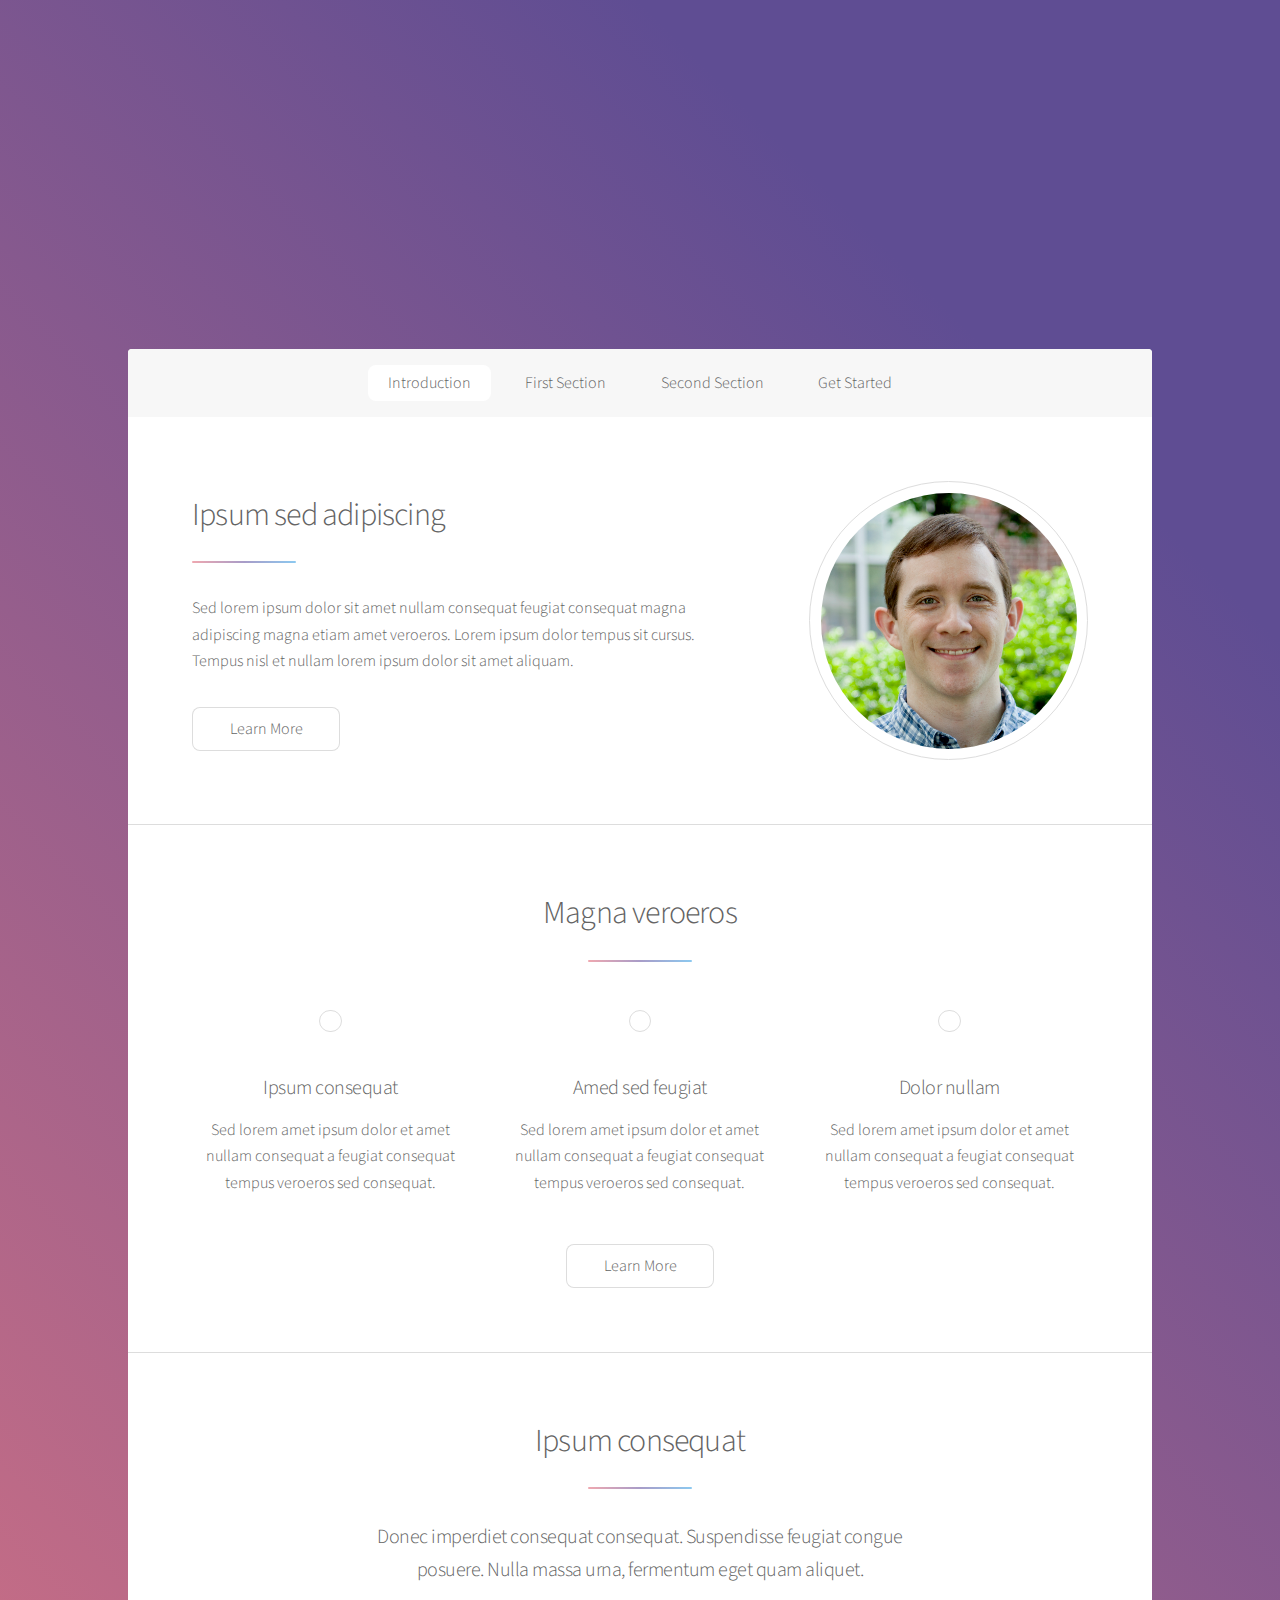
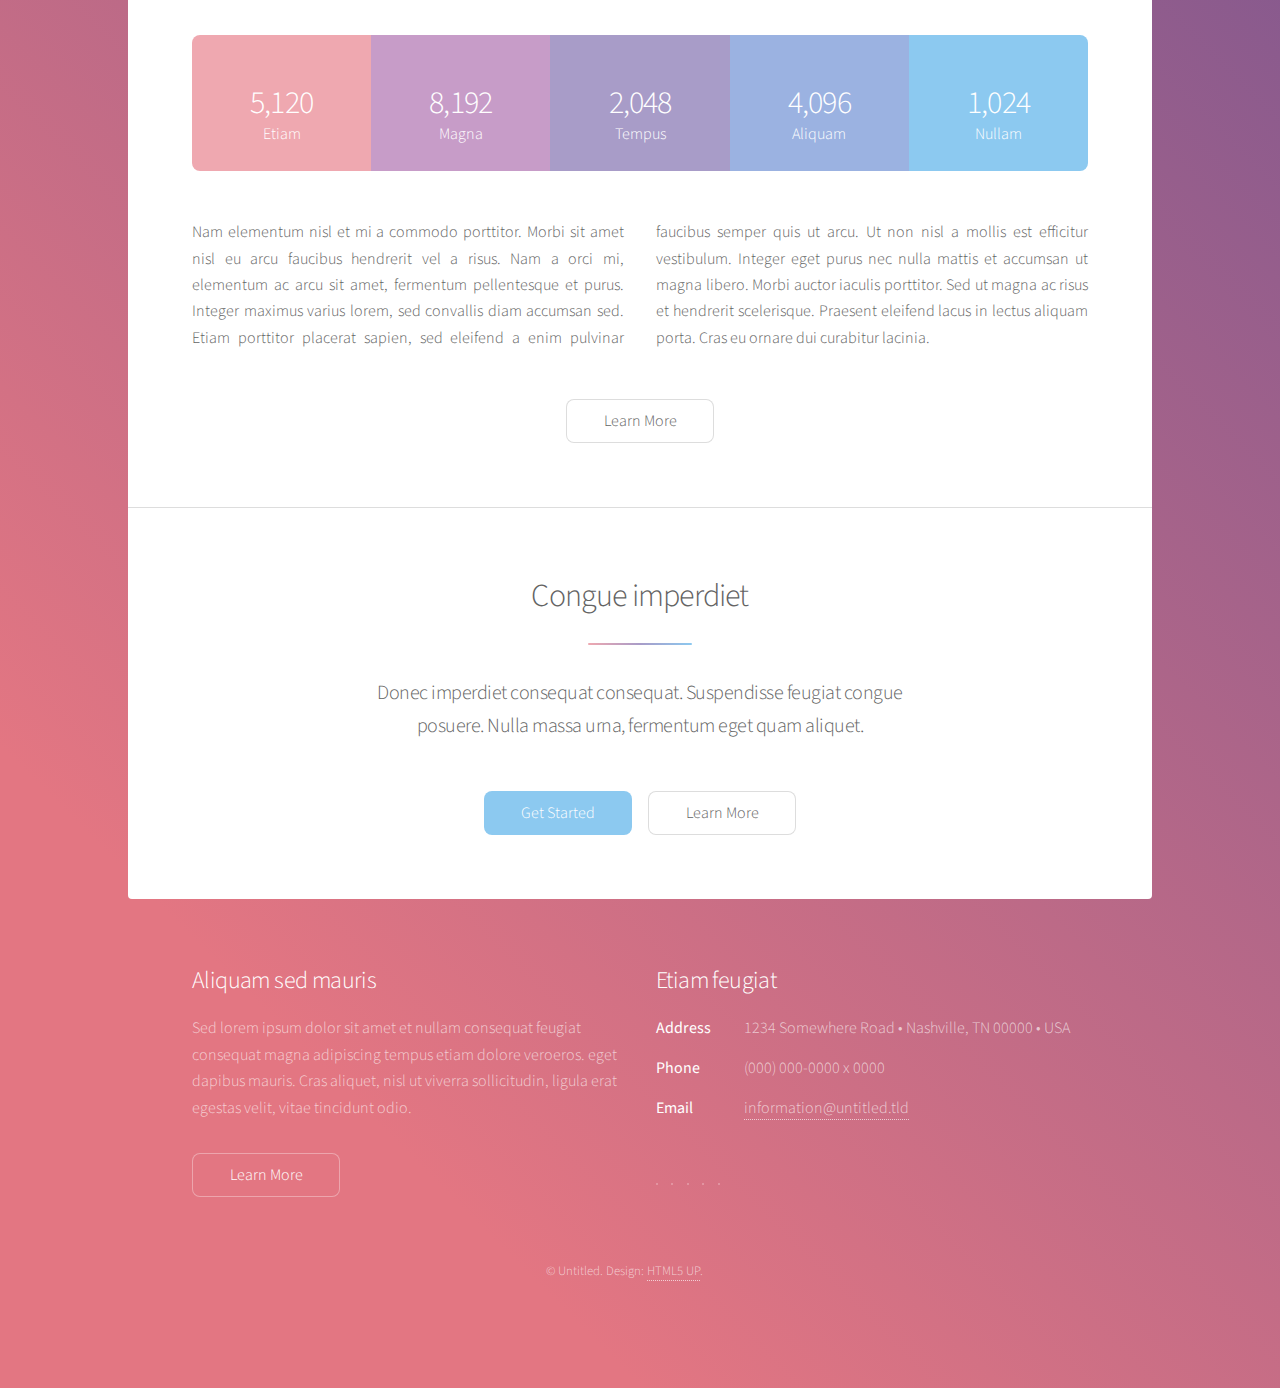
==== commit 3cc865f9: "chore: add avatar image" ====
--- a/index.html
+++ b/index.html
@@ -4,7 +4,7 @@
 html5up.net | @ajlkn
 Free for personal and commercial use under the CCA 3.0 license (html5up.net/license)
 -->
-<html>
+<html lang="en">
   <head>
     <title>Stellar by HTML5 UP</title>
     <meta charset="utf-8" />
@@ -52,7 +52,7 @@
                 <li><a href="generic.html" class="button">Learn More</a></li>
               </ul>
             </div>
-            <span class="image"><img src="images/pic01.jpg" alt="" /></span>
+            <span class="image"><img src="images/avatar.jpg" alt="" /></span>
           </div>
         </section>
 
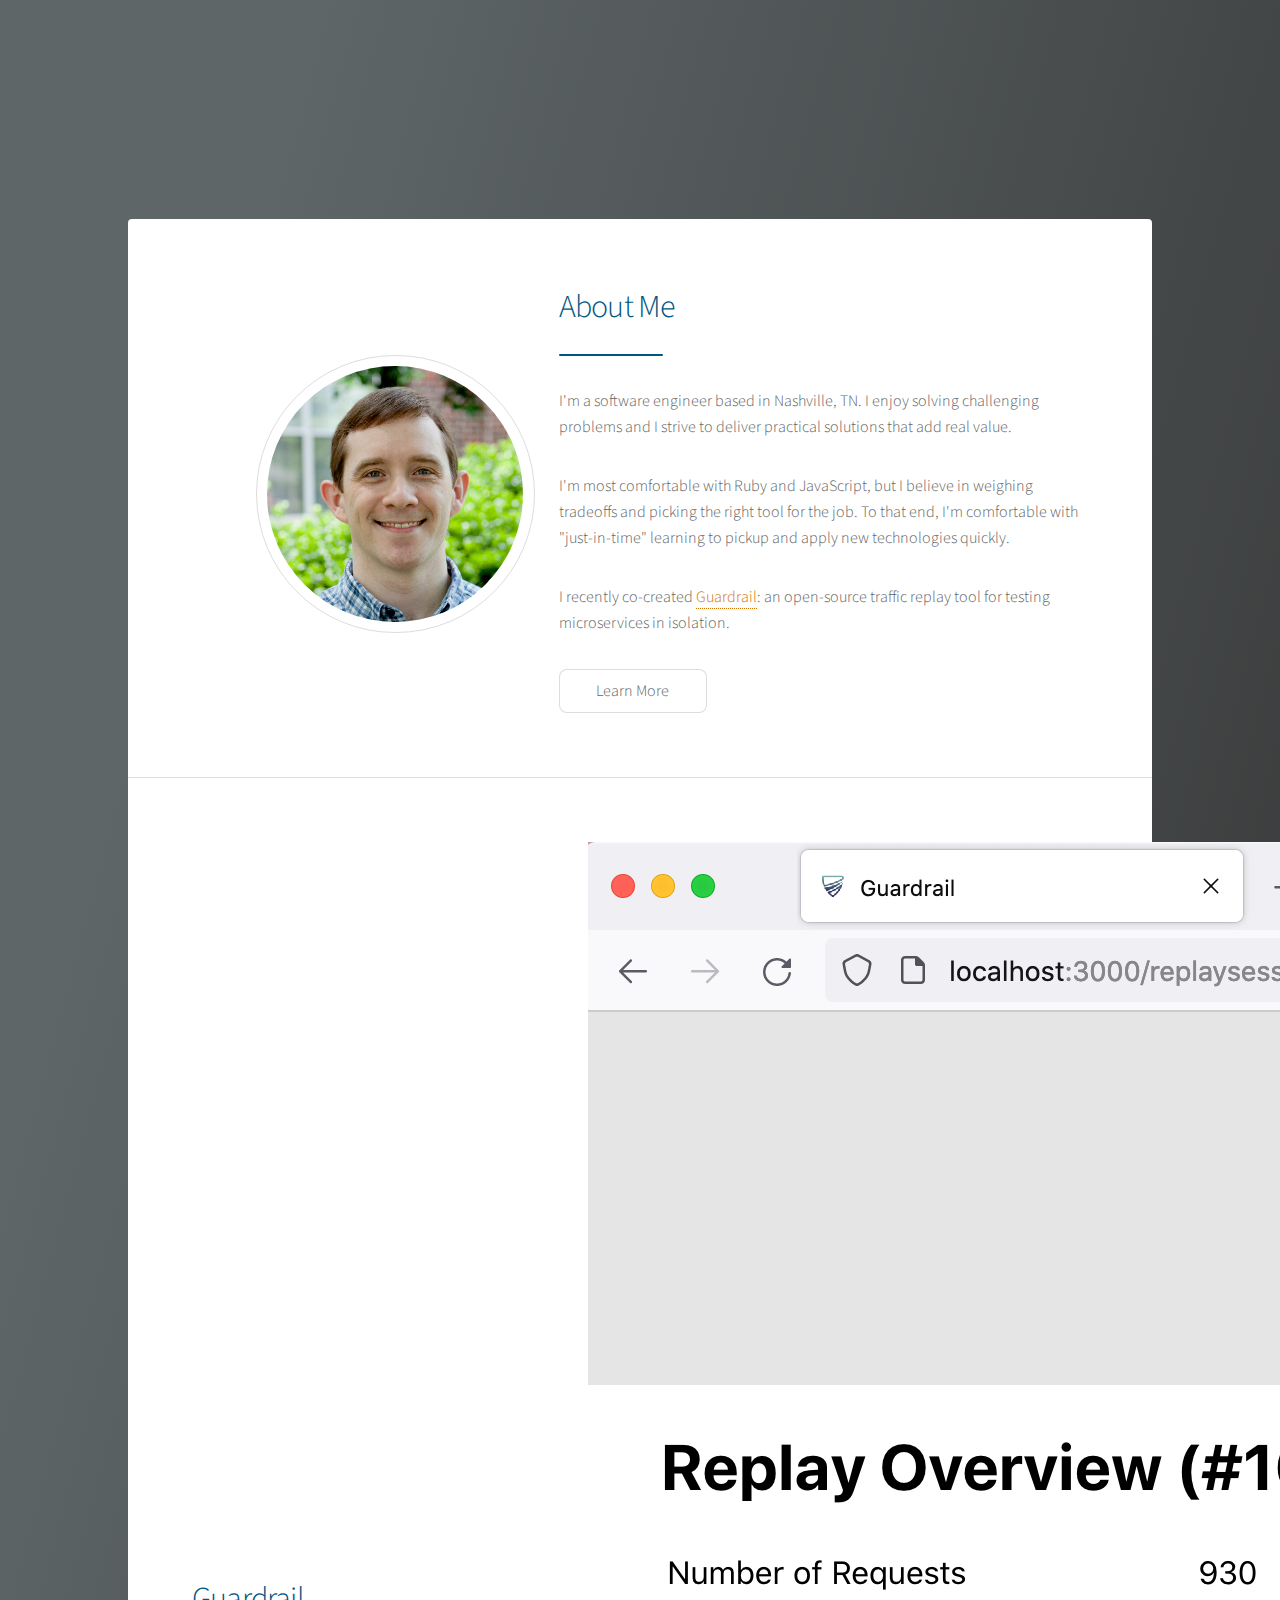
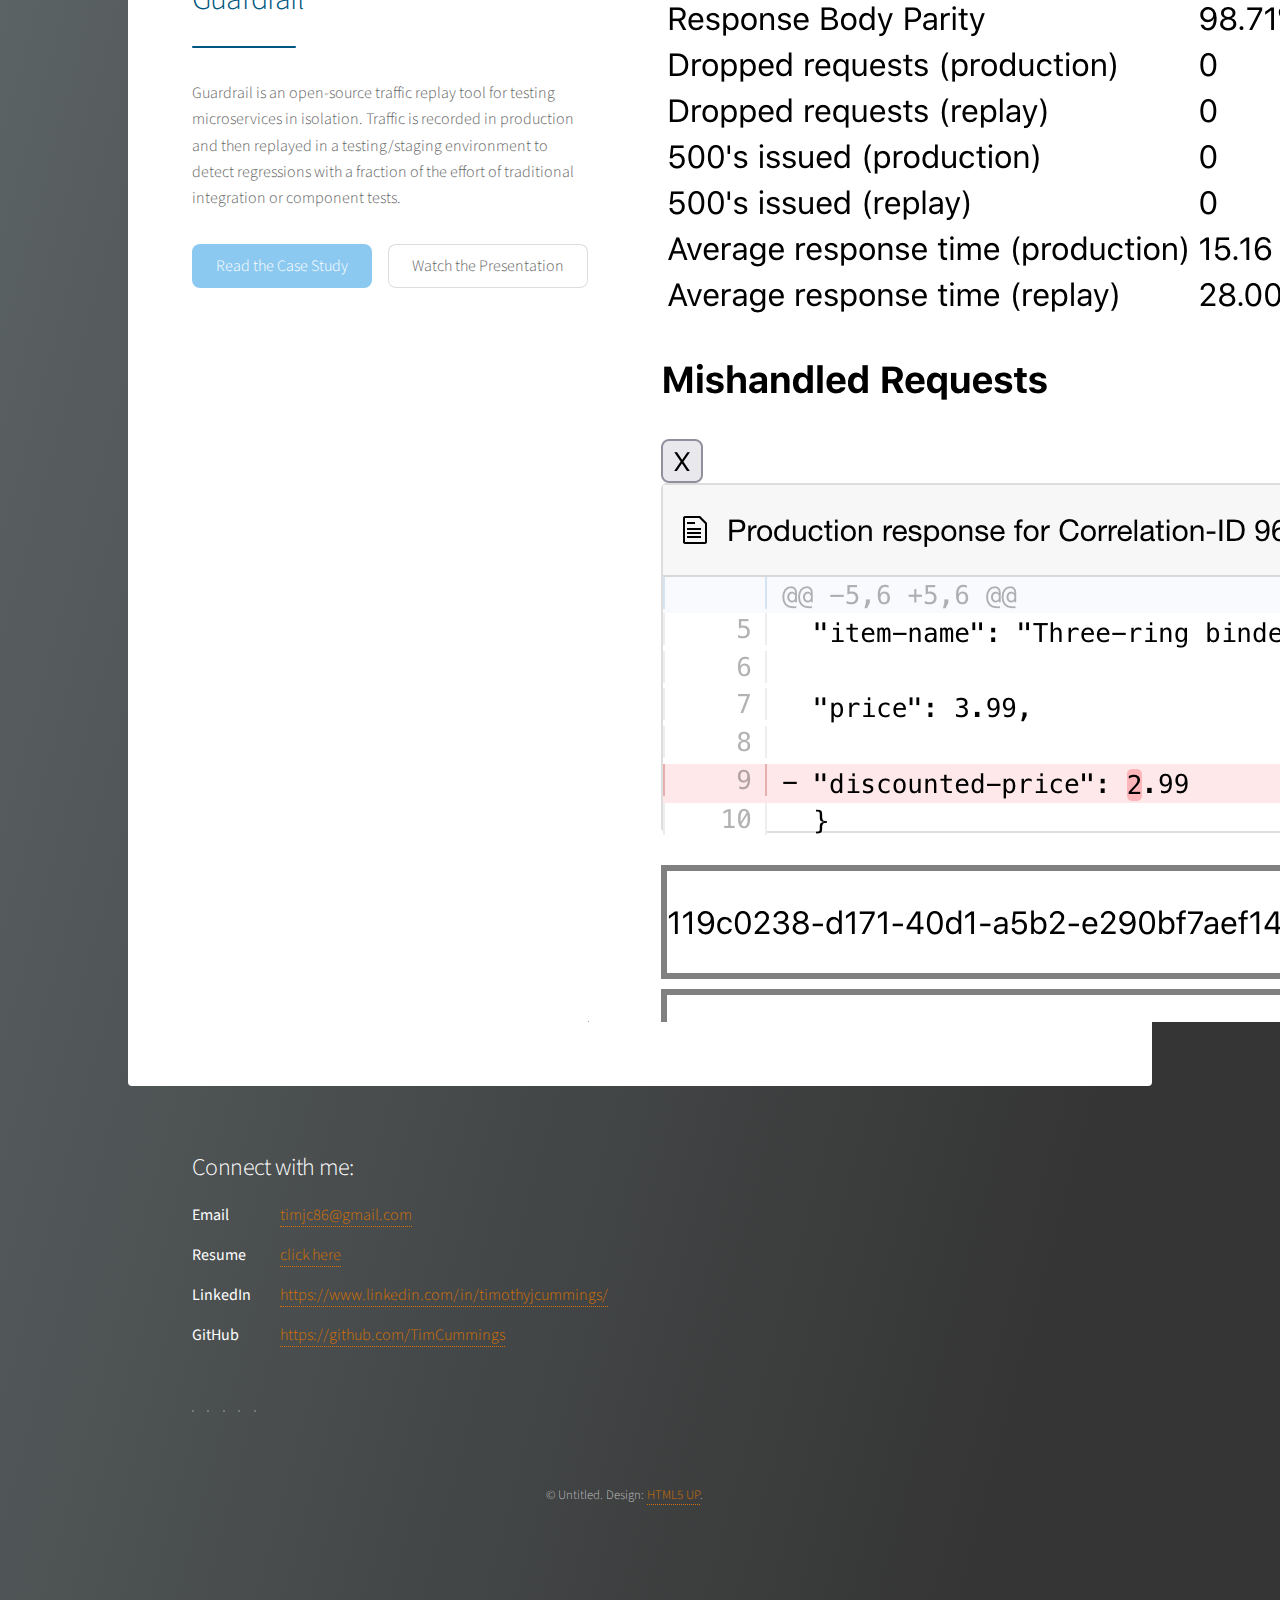
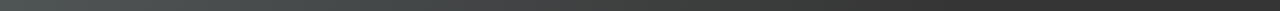
==== commit 14616313: "chore: rename avatar image" ====
--- a/index.html
+++ b/index.html
@@ -6,7 +6,7 @@
 -->
 <html lang="en">
   <head>
-    <title>Stellar by HTML5 UP</title>
+    <title>Timothy Cummings | Software Engineer</title>
     <meta charset="utf-8" />
     <meta name="viewport" content="width=device-width, initial-scale=1, user-scalable=no" />
     <link rel="stylesheet" href="assets/css/main.css" />
@@ -19,13 +19,16 @@
 
       <!-- Header -->
       <header id="header" class="alt">
-        <span class="logo"><img src="images/logo.svg" alt="" /></span>
-        <h1>Stellar</h1>
+        <!-- <span class="logo"><img src="images/logo.svg" alt="" /></span> -->
+        <h1>Timothy Cummings</h1>
+        <!--
         <p>Just another free, fully responsive site template<br />
           built by <a href="https://twitter.com/ajlkn">@ajlkn</a> for <a href="https://html5up.net">HTML5 UP</a>.</p>
+-->
       </header>
 
       <!-- Nav -->
+      <!--
       <nav id="nav">
         <ul>
           <li><a href="#intro" class="active">Introduction</a></li>
@@ -34,6 +37,7 @@
           <li><a href="#cta">Get Started</a></li>
         </ul>
       </nav>
+      -->
 
       <!-- Main -->
       <div id="main">
@@ -41,122 +45,54 @@
         <!-- Introduction -->
         <section id="intro" class="main">
           <div class="spotlight">
+            <span class="image left"><img src="images/tim.jpg" alt="Timothy Cummings" /></span>
             <div class="content">
               <header class="major">
-                <h2>Ipsum sed adipiscing</h2>
+                <h2>About Me</h2>
               </header>
-              <p>Sed lorem ipsum dolor sit amet nullam consequat feugiat consequat magna
-              adipiscing magna etiam amet veroeros. Lorem ipsum dolor tempus sit cursus.
-              Tempus nisl et nullam lorem ipsum dolor sit amet aliquam.</p>
+              <p>I'm a software engineer based in Nashville, TN. I enjoy solving challenging problems and I strive to deliver practical solutions that add real value.</p>
+              <p>I'm most comfortable with Ruby and JavaScript, but I believe in weighing tradeoffs and picking the right tool for the job. To that end, I'm comfortable with "just-in-time" learning to pickup and apply new technologies quickly.</p>
+              <p>I recently co-created
+              <a target="_blank" href="https://guardrail-service-testing.github.io/">Guardrail</a>:
+              an open-source traffic replay tool for testing microservices in isolation.</p>
               <ul class="actions">
-                <li><a href="generic.html" class="button">Learn More</a></li>
+                <li><a href="#featured" class="button">Learn More</a></li>
               </ul>
             </div>
-            <span class="image"><img src="images/avatar.jpg" alt="" /></span>
           </div>
         </section>
 
-        <!-- First Section -->
-        <section id="first" class="main special">
-          <header class="major">
-            <h2>Magna veroeros</h2>
-          </header>
-          <ul class="features">
-            <li>
-              <span class="icon solid major style1 fa-code"></span>
-              <h3>Ipsum consequat</h3>
-              <p>Sed lorem amet ipsum dolor et amet nullam consequat a feugiat consequat tempus veroeros sed consequat.</p>
-            </li>
-            <li>
-              <span class="icon major style3 fa-copy"></span>
-              <h3>Amed sed feugiat</h3>
-              <p>Sed lorem amet ipsum dolor et amet nullam consequat a feugiat consequat tempus veroeros sed consequat.</p>
-            </li>
-            <li>
-              <span class="icon major style5 fa-gem"></span>
-              <h3>Dolor nullam</h3>
-              <p>Sed lorem amet ipsum dolor et amet nullam consequat a feugiat consequat tempus veroeros sed consequat.</p>
-            </li>
-          </ul>
-          <footer class="major">
-            <ul class="actions special">
-              <li><a href="generic.html" class="button">Learn More</a></li>
-            </ul>
-          </footer>
+        <section id="featured" class="main">
+          <div class="spotlight">
+            <div class="content">
+              <header class="major">
+                <h2>Guardrail</h2>
+              </header>
+              <p>Guardrail is an open-source traffic replay tool for testing microservices in isolation. Traffic is recorded in production and then replayed in a testing/staging environment to detect regressions with a fraction of the effort of traditional integration or component tests.</p>
+              <ul class="actions">
+                <li><a target="_blank" href="https://guardrail-service-testing.github.io/#case-study" class="button primary">Read the Case Study</a></li>
+                <li><a target="_blank" href="https://guardrail-service-testing.github.io/#presentation" class="button">Watch the Presentation</a></li>
+              </ul>
+            </div>
+            <img class="basic-image" src="images/ui2.png" alt="Guardrail user interface" />
+          </div>
+          <!-- <img class="basic-image" src="images/ui2.png" alt="Guardrail user interface" /> -->
         </section>
-
-        <!-- Second Section -->
-        <section id="second" class="main special">
-          <header class="major">
-            <h2>Ipsum consequat</h2>
-            <p>Donec imperdiet consequat consequat. Suspendisse feugiat congue<br />
-            posuere. Nulla massa urna, fermentum eget quam aliquet.</p>
-          </header>
-          <ul class="statistics">
-            <li class="style1">
-              <span class="icon solid fa-code-branch"></span>
-              <strong>5,120</strong> Etiam
-            </li>
-            <li class="style2">
-              <span class="icon fa-folder-open"></span>
-              <strong>8,192</strong> Magna
-            </li>
-            <li class="style3">
-              <span class="icon solid fa-signal"></span>
-              <strong>2,048</strong> Tempus
-            </li>
-            <li class="style4">
-              <span class="icon solid fa-laptop"></span>
-              <strong>4,096</strong> Aliquam
-            </li>
-            <li class="style5">
-              <span class="icon fa-gem"></span>
-              <strong>1,024</strong> Nullam
-            </li>
-          </ul>
-          <p class="content">Nam elementum nisl et mi a commodo porttitor. Morbi sit amet nisl eu arcu faucibus hendrerit vel a risus. Nam a orci mi, elementum ac arcu sit amet, fermentum pellentesque et purus. Integer maximus varius lorem, sed convallis diam accumsan sed. Etiam porttitor placerat sapien, sed eleifend a enim pulvinar faucibus semper quis ut arcu. Ut non nisl a mollis est efficitur vestibulum. Integer eget purus nec nulla mattis et accumsan ut magna libero. Morbi auctor iaculis porttitor. Sed ut magna ac risus et hendrerit scelerisque. Praesent eleifend lacus in lectus aliquam porta. Cras eu ornare dui curabitur lacinia.</p>
-          <footer class="major">
-            <ul class="actions special">
-              <li><a href="generic.html" class="button">Learn More</a></li>
-            </ul>
-          </footer>
-        </section>
-
-        <!-- Get Started -->
-        <section id="cta" class="main special">
-          <header class="major">
-            <h2>Congue imperdiet</h2>
-            <p>Donec imperdiet consequat consequat. Suspendisse feugiat congue<br />
-            posuere. Nulla massa urna, fermentum eget quam aliquet.</p>
-          </header>
-          <footer class="major">
-            <ul class="actions special">
-              <li><a href="generic.html" class="button primary">Get Started</a></li>
-              <li><a href="generic.html" class="button">Learn More</a></li>
-            </ul>
-          </footer>
-        </section>
-
       </div>
 
       <!-- Footer -->
       <footer id="footer">
         <section>
-          <h2>Aliquam sed mauris</h2>
-          <p>Sed lorem ipsum dolor sit amet et nullam consequat feugiat consequat magna adipiscing tempus etiam dolore veroeros. eget dapibus mauris. Cras aliquet, nisl ut viverra sollicitudin, ligula erat egestas velit, vitae tincidunt odio.</p>
-          <ul class="actions">
-            <li><a href="generic.html" class="button">Learn More</a></li>
-          </ul>
-        </section>
-        <section>
-          <h2>Etiam feugiat</h2>
+          <h2>Connect with me:</h2>
           <dl class="alt">
-            <dt>Address</dt>
-            <dd>1234 Somewhere Road &bull; Nashville, TN 00000 &bull; USA</dd>
-            <dt>Phone</dt>
-            <dd>(000) 000-0000 x 0000</dd>
             <dt>Email</dt>
-            <dd><a href="#">information@untitled.tld</a></dd>
+            <dd><a href="mailto:timjc86@gmail.com">timjc86@gmail.com</a></dd>
+            <dt>Resume</dt>
+            <dd><a target="_blank" href="assets/resume.pdf">click here</dd>
+            <dt>LinkedIn</dt>
+            <dd><a target="_blank" href="https://www.linkedin.com/in/timothyjcummings/">https://www.linkedin.com/in/timothyjcummings/</a></dd>
+            <dt>GitHub</dt>
+            <dd><a target="_blank" href="https://github.com/TimCummings">https://github.com/TimCummings</a></dd>
           </dl>
           <ul class="icons">
             <li><a href="#" class="icon brands fa-twitter alt"><span class="label">Twitter</span></a></li>
@@ -166,7 +102,7 @@
             <li><a href="#" class="icon brands fa-dribbble alt"><span class="label">Dribbble</span></a></li>
           </ul>
         </section>
-        <p class="copyright">&copy; Untitled. Design: <a href="https://html5up.net">HTML5 UP</a>.</p>
+        <p class="copyright">&copy; Untitled. Design: <a target="_blank" href="https://html5up.net">HTML5 UP</a>.</p>
       </footer>
 
     </div>
--- a/assets/css/main.css
+++ b/assets/css/main.css
@@ -1,10 +1,10 @@
 @import url(fontawesome-all.min.css);
 @import 'https://fonts.googleapis.com/css?family=Source+Sans+Pro:300,400';
 
-/*
-Stellar by HTML5 UP
-html5up.net | @ajlkn
-Free for personal and commercial use under the CCA 3.0 license (html5up.net/license)
+/*
+Stellar by HTML5 UP
+html5up.net | @ajlkn
+Free for personal and commercial use under the CCA 3.0 license (html5up.net/license)
 */
 
 html, body, div, span, applet, object,
@@ -99,11 +99,11 @@
 }
 
 body {
-  background-color: #935d8c;
-  background-image: url("images/overlay.png"), -moz-linear-gradient(45deg, #e37682 15%, #5f4d93 85%);
-  background-image: url("images/overlay.png"), -webkit-linear-gradient(45deg, #e37682 15%, #5f4d93 85%);
-  background-image: url("images/overlay.png"), -ms-linear-gradient(45deg, #e37682 15%, #5f4d93 85%);
-  background-image: url("images/overlay.png"), linear-gradient(45deg, #e37682 15%, #5f4d93 85%);
+  background-color: #353535;
+  background-image: url("images/overlay.png"), -moz-linear-gradient(345deg, #5e6668 15%, #353535 85%);
+  background-image: url("images/overlay.png"), -webkit-linear-gradient(345deg, #5e6668 15%, #353535 85%);
+  background-image: url("images/overlay.png"), -ms-linear-gradient(345deg, #5e6668 15%, #353535 85%);
+  background-image: url("images/overlay.png"), -linear-gradient(345deg, #5e6668 15%, #353535 85%);
 }
 
 body.is-preload *, body.is-preload *:before, body.is-preload *:after {
@@ -120,7 +120,12 @@
 /* Type */
 
 body {
-  background-color: #935d8c;
+  /* background-color: #935d8c; */
+  background-color: #353535;
+  /* background-color: #5e6668; */
+  /* background-color: #023b5b; */
+  /* background-color: #005680; */
+  /* background-color: #066086; */
   color: rgba(255, 255, 255, 0.65);
 }
 
@@ -129,6 +134,10 @@
   font-size: 17pt;
   font-weight: 300;
   line-height: 1.65;
+}
+
+a {
+  color: #d57100;
 }
 
 @media screen and (max-width: 1680px) {
@@ -162,11 +171,10 @@
   transition: color 0.2s ease, border-bottom 0.2s ease;
   text-decoration: none;
   border-bottom: dotted 1px;
-  color: inherit;
 }
 
 a:hover {
-  border-bottom-color: transparent;
+  /* border-bottom-color: transparent; */
 }
 
 strong, b {
@@ -3352,7 +3360,7 @@
 }
 
 #main h1, #main h2, #main h3, #main h4, #main h5, #main h6 {
-  color: #636363;
+  color: #005680;
 }
 
 #main blockquote {
@@ -3545,11 +3553,7 @@
 }
 
 #main header.major h2:after {
-  background-color: #dddddd;
-  background-image: -moz-linear-gradient(90deg, #efa8b0, #a89cc8, #8cc9f0);
-  background-image: -webkit-linear-gradient(90deg, #efa8b0, #a89cc8, #8cc9f0);
-  background-image: -ms-linear-gradient(90deg, #efa8b0, #a89cc8, #8cc9f0);
-  background-image: linear-gradient(90deg, #efa8b0, #a89cc8, #8cc9f0);
+  background-color: #005680;
 }
 
 #main table tbody tr {
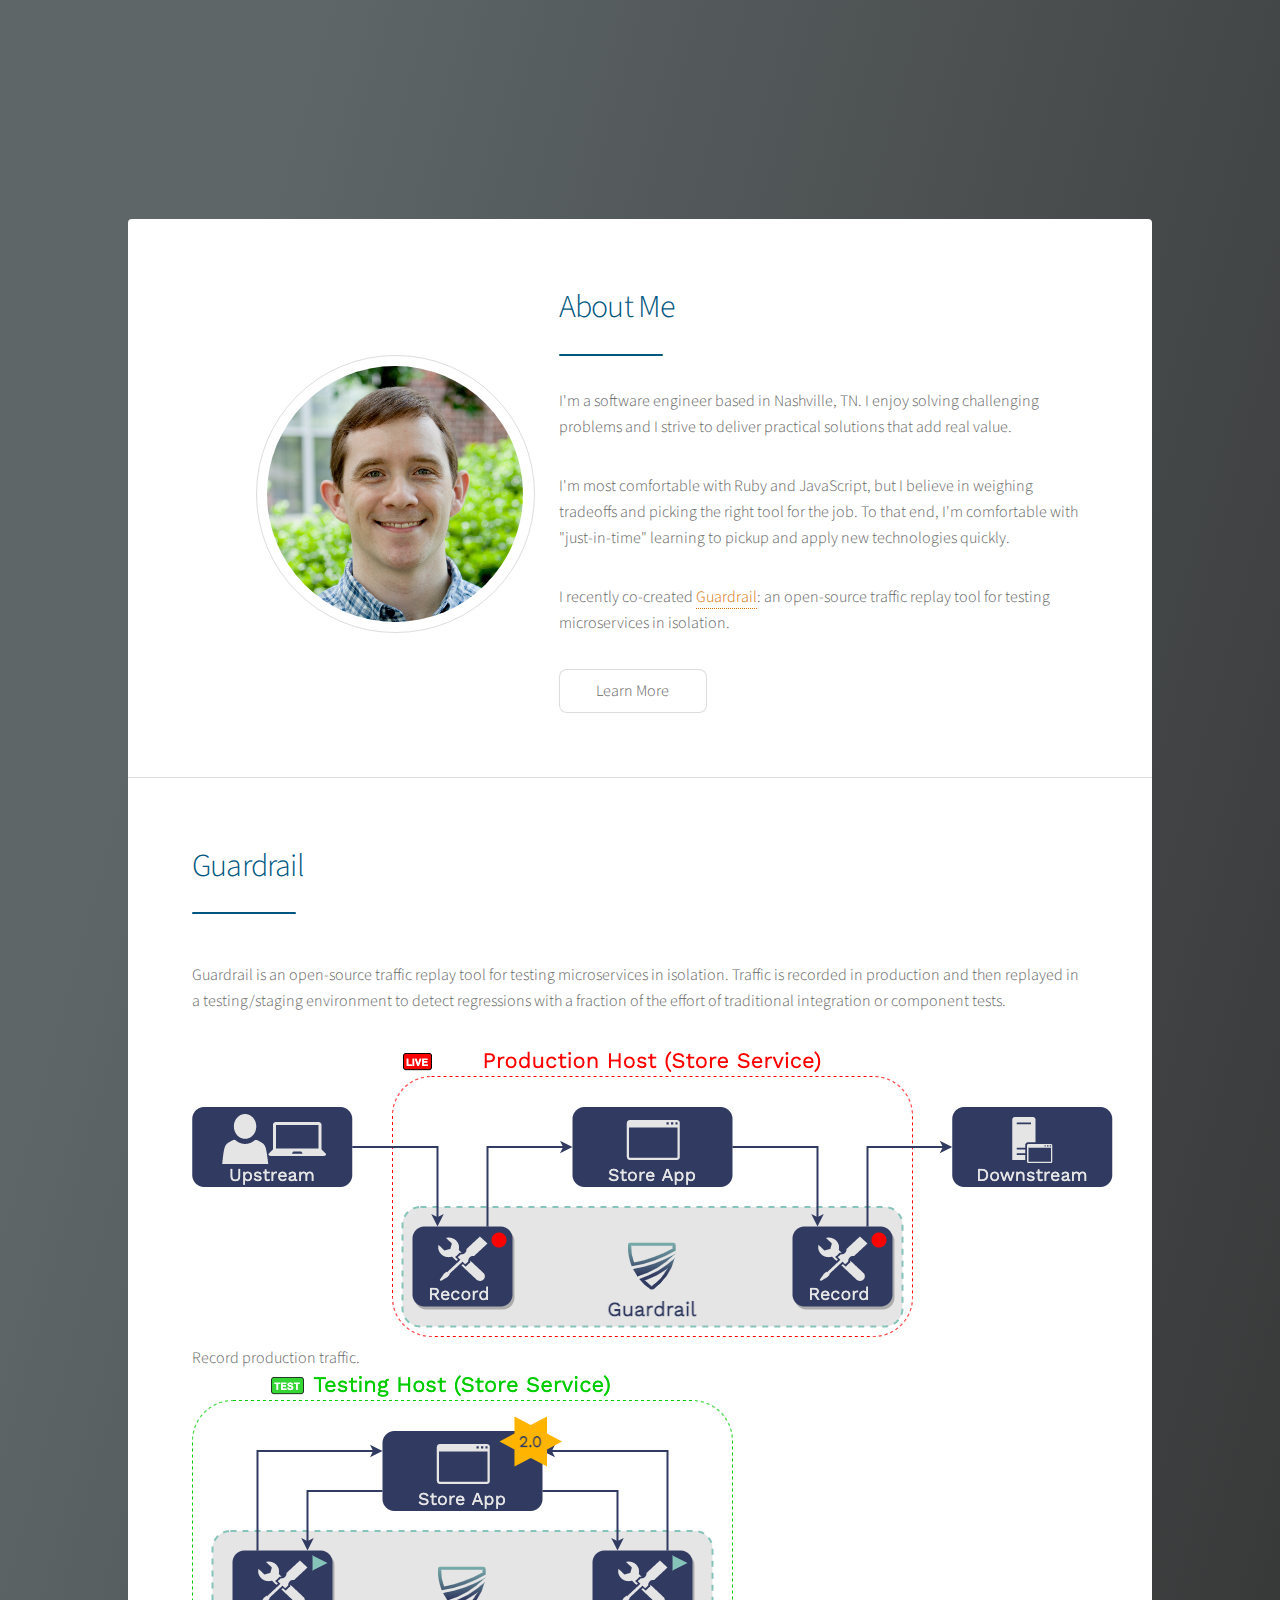
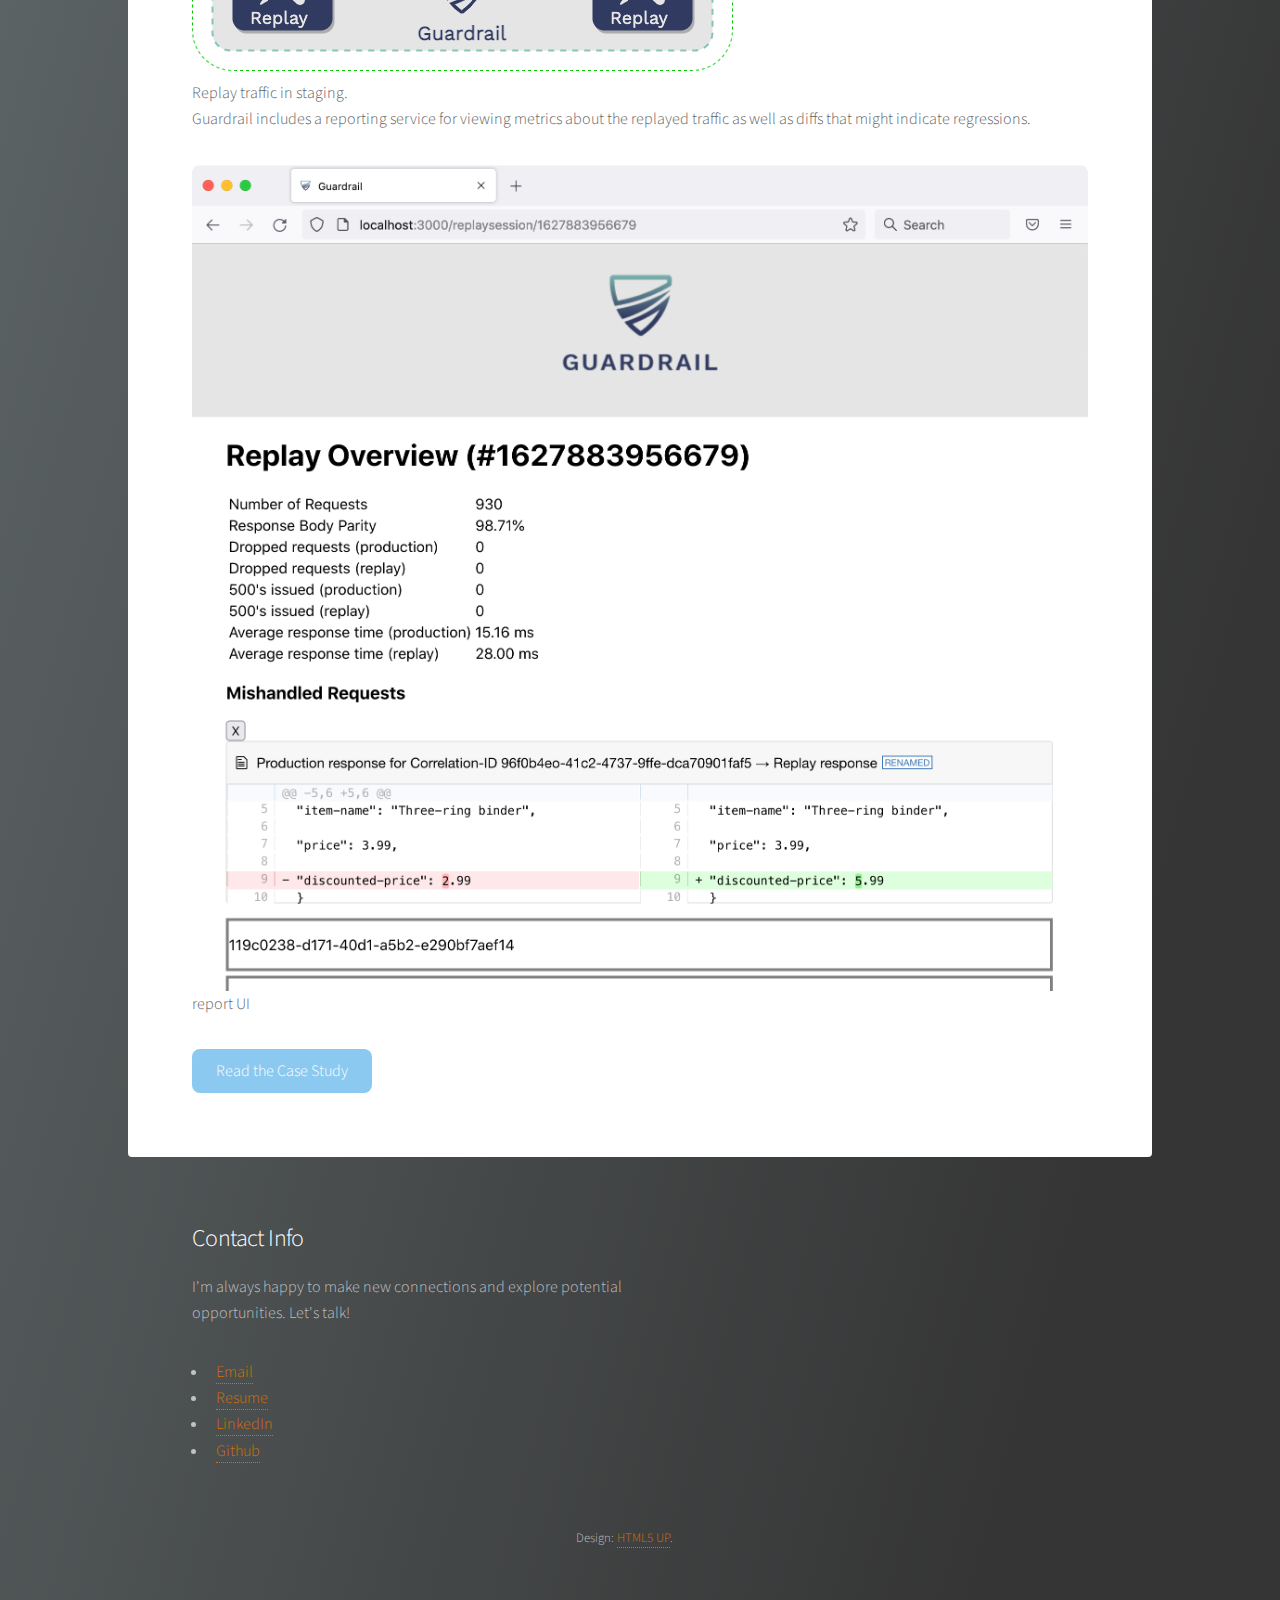
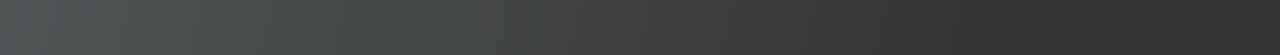
==== commit 16756754: "feat: content update" ====
--- a/index.html
+++ b/index.html
@@ -1,9 +1,4 @@
 <!DOCTYPE HTML>
-<!--
-Stellar by HTML5 UP
-html5up.net | @ajlkn
-Free for personal and commercial use under the CCA 3.0 license (html5up.net/license)
--->
 <html lang="en">
   <head>
     <title>Timothy Cummings | Software Engineer</title>
@@ -21,23 +16,17 @@
       <header id="header" class="alt">
         <!-- <span class="logo"><img src="images/logo.svg" alt="" /></span> -->
         <h1>Timothy Cummings</h1>
-        <!--
-        <p>Just another free, fully responsive site template<br />
-          built by <a href="https://twitter.com/ajlkn">@ajlkn</a> for <a href="https://html5up.net">HTML5 UP</a>.</p>
--->
       </header>
 
       <!-- Nav -->
-      <!--
-      <nav id="nav">
-        <ul>
-          <li><a href="#intro" class="active">Introduction</a></li>
-          <li><a href="#first">First Section</a></li>
-          <li><a href="#second">Second Section</a></li>
-          <li><a href="#cta">Get Started</a></li>
-        </ul>
-      </nav>
-      -->
+      <!-- <nav id="nav"> -->
+      <!--   <ul> -->
+      <!--     <li><a href="#intro" class="active">Introduction</a></li> -->
+      <!--     <li><a href="#first">First Section</a></li> -->
+      <!--     <li><a href="#second">Second Section</a></li> -->
+      <!--     <li><a href="#cta">Get Started</a></li> -->
+      <!--   </ul> -->
+      <!-- </nav> -->
 
       <!-- Main -->
       <div id="main">
@@ -52,9 +41,7 @@
               </header>
               <p>I'm a software engineer based in Nashville, TN. I enjoy solving challenging problems and I strive to deliver practical solutions that add real value.</p>
               <p>I'm most comfortable with Ruby and JavaScript, but I believe in weighing tradeoffs and picking the right tool for the job. To that end, I'm comfortable with "just-in-time" learning to pickup and apply new technologies quickly.</p>
-              <p>I recently co-created
-              <a target="_blank" href="https://guardrail-service-testing.github.io/">Guardrail</a>:
-              an open-source traffic replay tool for testing microservices in isolation.</p>
+              <p>I recently co-created <a href="https://guardrail-service-testing.github.io/">Guardrail</a>: an open-source traffic replay tool for testing microservices in isolation.</p>
               <ul class="actions">
                 <li><a href="#featured" class="button">Learn More</a></li>
               </ul>
@@ -63,18 +50,35 @@
         </section>
 
         <section id="featured" class="main">
-          <div class="spotlight">
+          <div>
             <div class="content">
               <header class="major">
                 <h2>Guardrail</h2>
               </header>
               <p>Guardrail is an open-source traffic replay tool for testing microservices in isolation. Traffic is recorded in production and then replayed in a testing/staging environment to detect regressions with a fraction of the effort of traditional integration or component tests.</p>
+
+              <figure>
+                <img src="images/guardrail_production.png" alt="production infrastructure" />
+                <figcaption>Record production traffic.</figcaption>
+              </figure>
+
+              <figure>
+                <img src="images/guardrail_staging.png" alt="staging infrastructure" />
+                <figcaption>Replay traffic in staging.</figcaption>
+              </figure>
+
+              <p>Guardrail includes a reporting service for viewing metrics about the replayed traffic as well as diffs that might indicate regressions.</p>
+
+              <figure class="image fit">
+                <img src="images/ui2.png" alt="Guardrail report interface" />
+                <figcaption>report UI</figcaption>
+              </figure>
+
               <ul class="actions">
-                <li><a target="_blank" href="https://guardrail-service-testing.github.io/#case-study" class="button primary">Read the Case Study</a></li>
-                <li><a target="_blank" href="https://guardrail-service-testing.github.io/#presentation" class="button">Watch the Presentation</a></li>
+                <li><a href="https://guardrail-service-testing.github.io/#case-study" class="button primary">Read the Case Study</a></li>
               </ul>
             </div>
-            <img class="basic-image" src="images/ui2.png" alt="Guardrail user interface" />
+            <!-- <img class="basic-image" src="images/ui2.png" alt="Guardrail user interface" /> -->
           </div>
           <!-- <img class="basic-image" src="images/ui2.png" alt="Guardrail user interface" /> -->
         </section>
@@ -83,26 +87,23 @@
       <!-- Footer -->
       <footer id="footer">
         <section>
-          <h2>Connect with me:</h2>
-          <dl class="alt">
-            <dt>Email</dt>
-            <dd><a href="mailto:timjc86@gmail.com">timjc86@gmail.com</a></dd>
-            <dt>Resume</dt>
-            <dd><a target="_blank" href="assets/resume.pdf">click here</dd>
-            <dt>LinkedIn</dt>
-            <dd><a target="_blank" href="https://www.linkedin.com/in/timothyjcummings/">https://www.linkedin.com/in/timothyjcummings/</a></dd>
-            <dt>GitHub</dt>
-            <dd><a target="_blank" href="https://github.com/TimCummings">https://github.com/TimCummings</a></dd>
-          </dl>
-          <ul class="icons">
-            <li><a href="#" class="icon brands fa-twitter alt"><span class="label">Twitter</span></a></li>
-            <li><a href="#" class="icon brands fa-facebook-f alt"><span class="label">Facebook</span></a></li>
-            <li><a href="#" class="icon brands fa-instagram alt"><span class="label">Instagram</span></a></li>
-            <li><a href="#" class="icon brands fa-github alt"><span class="label">GitHub</span></a></li>
-            <li><a href="#" class="icon brands fa-dribbble alt"><span class="label">Dribbble</span></a></li>
+          <h2>Contact Info</h2>
+          <p>I'm always happy to make new connections and explore potential opportunities. Let's talk!</p>
+          <ul>
+            <li><a href="mailto:timjc86@gmail.com" target="_blank">Email</a></li>
+            <li><a href="assets/resume.pdf">Resume</a></li>
+            <li><a href="https://www.linkedin.com/in/timothyjcummings/">LinkedIn</a></li>
+            <li><a href="https://github.com/TimCummings">Github</a></li>
           </ul>
+          <!-- <ul class="icons"> -->
+          <!--   <li><a href="#" class="icon brands fa-twitter alt"><span class="label">Twitter</span></a></li> -->
+          <!--   <li><a href="#" class="icon brands fa-facebook-f alt"><span class="label">Facebook</span></a></li> -->
+          <!--   <li><a href="#" class="icon brands fa-instagram alt"><span class="label">Instagram</span></a></li> -->
+          <!--   <li><a href="#" class="icon brands fa-github alt"><span class="label">GitHub</span></a></li> -->
+          <!--   <li><a href="#" class="icon brands fa-dribbble alt"><span class="label">Dribbble</span></a></li> -->
+          <!-- </ul> -->
         </section>
-        <p class="copyright">&copy; Untitled. Design: <a target="_blank" href="https://html5up.net">HTML5 UP</a>.</p>
+        <p class="copyright">Design: <a target="_blank" href="https://html5up.net">HTML5 UP</a>.</p>
       </footer>
 
     </div>
@@ -118,3 +119,8 @@
 
   </body>
 </html>
+<!--
+Stellar by HTML5 UP
+html5up.net | @ajlkn
+Free for personal and commercial use under the CCA 3.0 license (html5up.net/license)
+-->
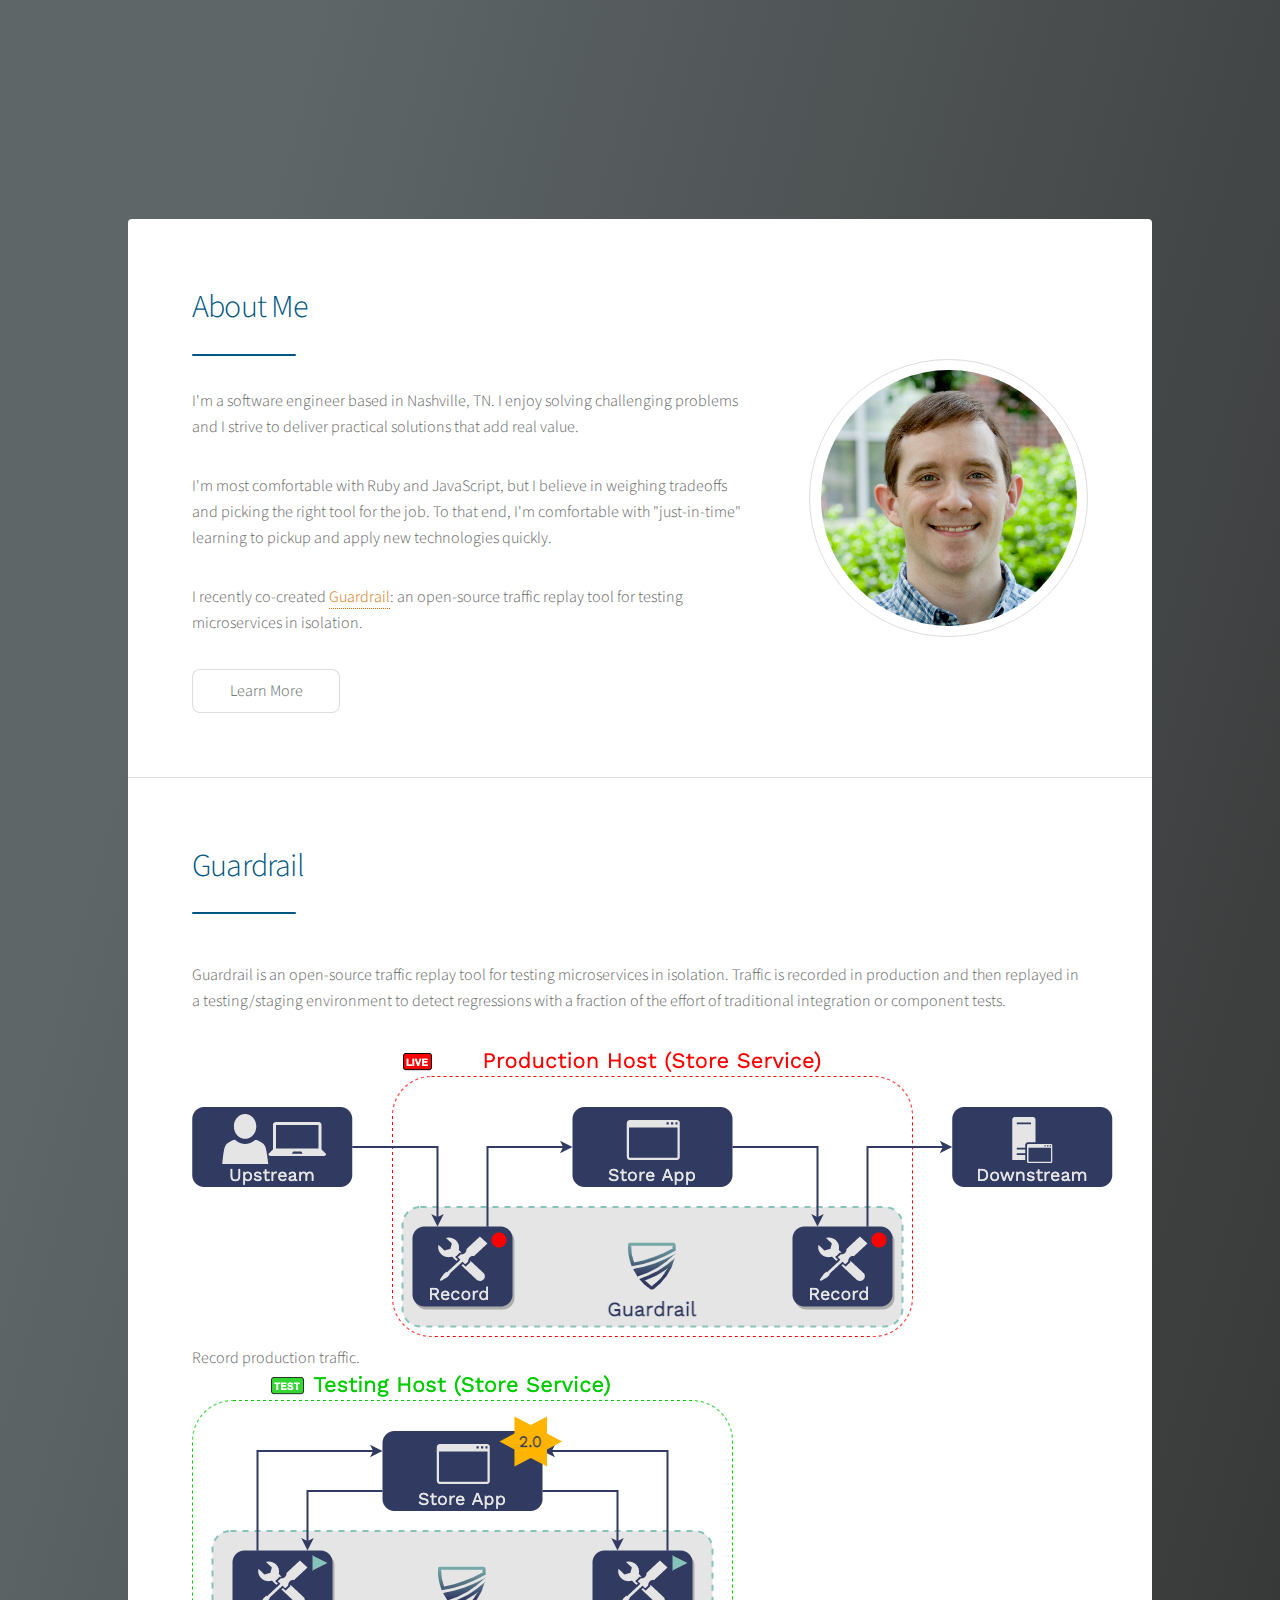
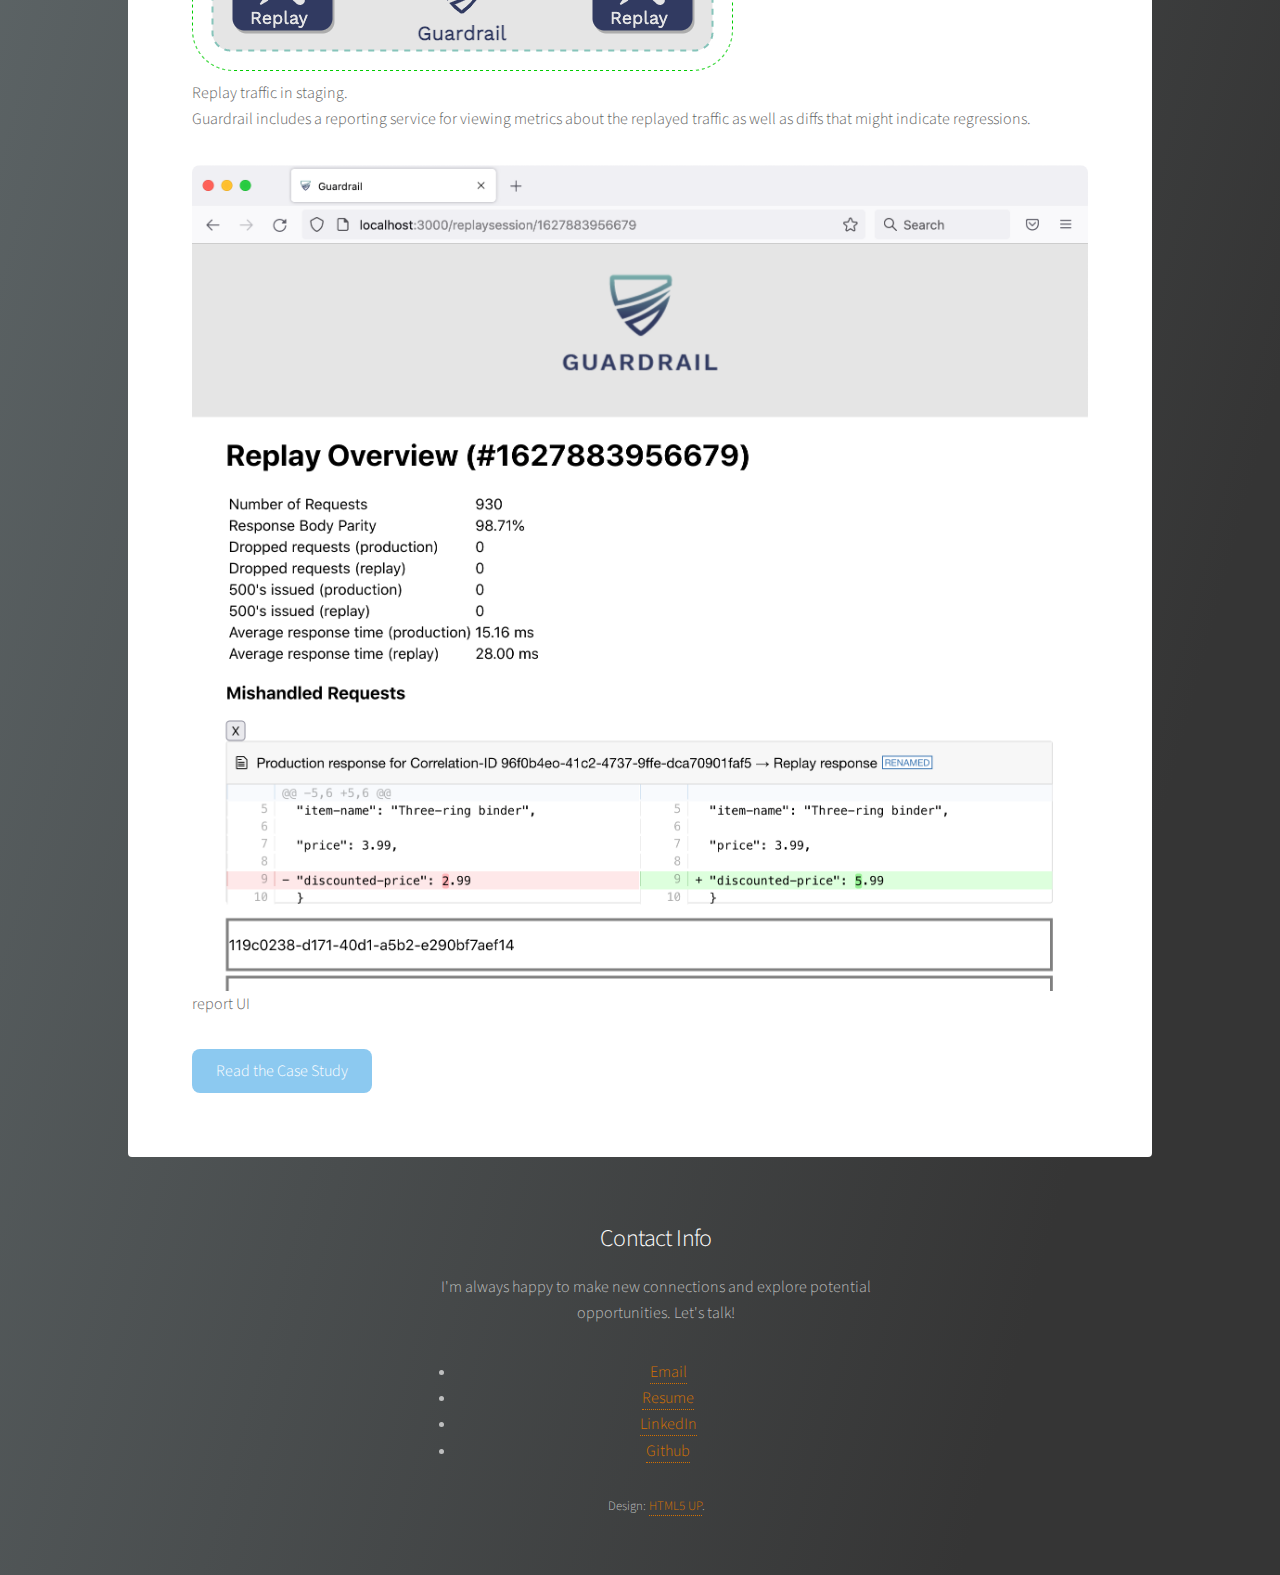
==== commit 68b1d080: "style: move spotlight image to right" ====
--- a/index.html
+++ b/index.html
@@ -28,13 +28,9 @@
       <!--   </ul> -->
       <!-- </nav> -->
 
-      <!-- Main -->
       <div id="main">
-
-        <!-- Introduction -->
         <section id="intro" class="main">
           <div class="spotlight">
-            <span class="image left"><img src="images/tim.jpg" alt="Timothy Cummings" /></span>
             <div class="content">
               <header class="major">
                 <h2>About Me</h2>
@@ -46,6 +42,7 @@
                 <li><a href="#featured" class="button">Learn More</a></li>
               </ul>
             </div>
+            <span class="image"><img src="images/tim.jpg" alt="Timothy Cummings" /></span>
           </div>
         </section>
 
--- a/assets/css/main.css
+++ b/assets/css/main.css
@@ -3019,6 +3019,14 @@
   width: 16em;
 }
 
+.spotlight .basic-image {
+  display: inline-block;
+  margin-left: 2em;
+  border: solid 1px #ddd;
+  border-radius: 2%;
+  width: 28em;
+}
+
 @media screen and (max-width: 980px) {
 
   .spotlight {
@@ -3058,7 +3066,6 @@
     margin-left: 0;
     margin-bottom: 2em;
   }
-
 }
 
 @media screen and (max-width: 736px) {
@@ -3070,7 +3077,6 @@
   .spotlight .image img {
     width: 12em;
   }
-
 }
 
 .spotlight .image {
@@ -3686,22 +3692,19 @@
 /* Footer */
 
 #footer {
-  display: -moz-flex;
-  display: -webkit-flex;
-  display: -ms-flex;
-  display: flex;
-  -moz-flex-wrap: wrap;
-  -webkit-flex-wrap: wrap;
-  -ms-flex-wrap: wrap;
-  flex-wrap: wrap;
   padding: 5em 5em 3em 5em ;
   width: calc(100% + 2em);
-  margin: 0 0 3em -2em;
+  margin: 0 auto;
+  text-align: center;
 }
 
 #footer > * {
+  margin: 0 auto;
   width: calc(50% - 2em);
-  margin-left: 2em;
+}
+
+#footer dl {
+  text-align: left;
 }
 
 #footer .copyright {
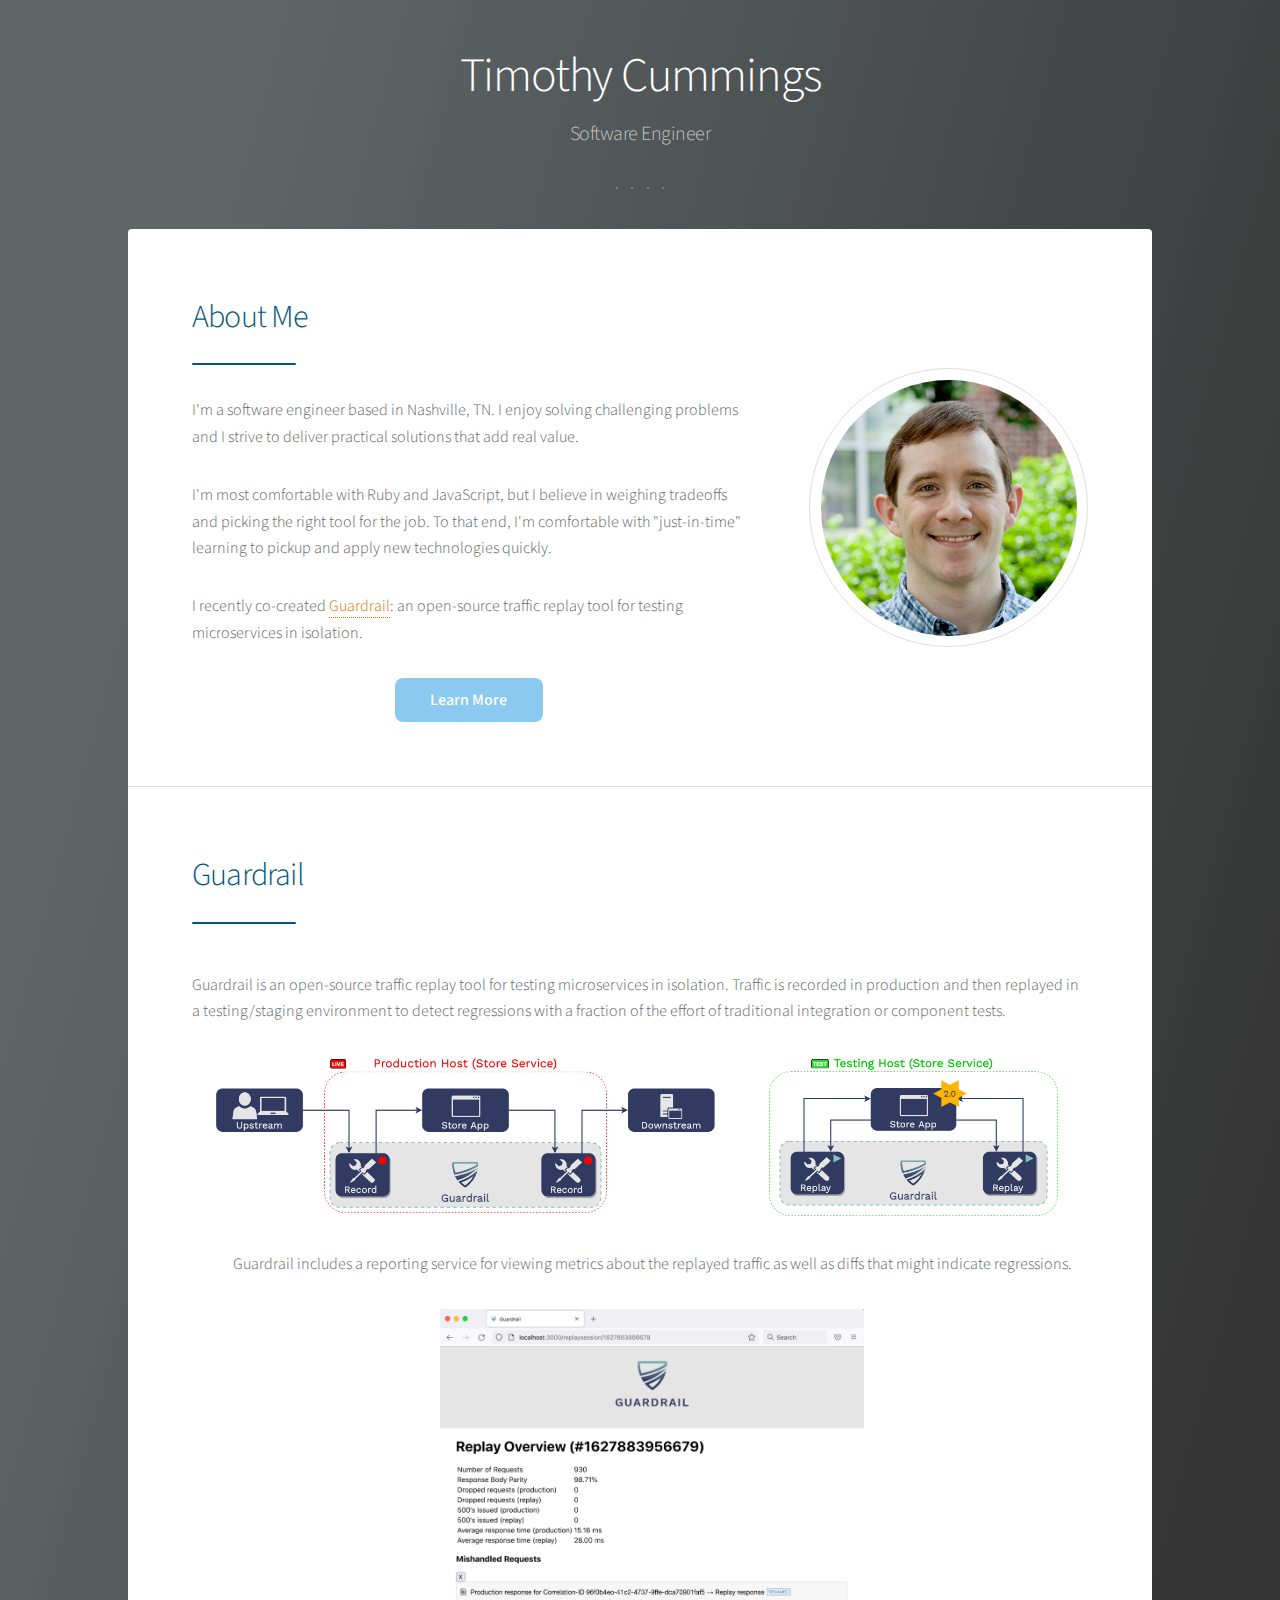
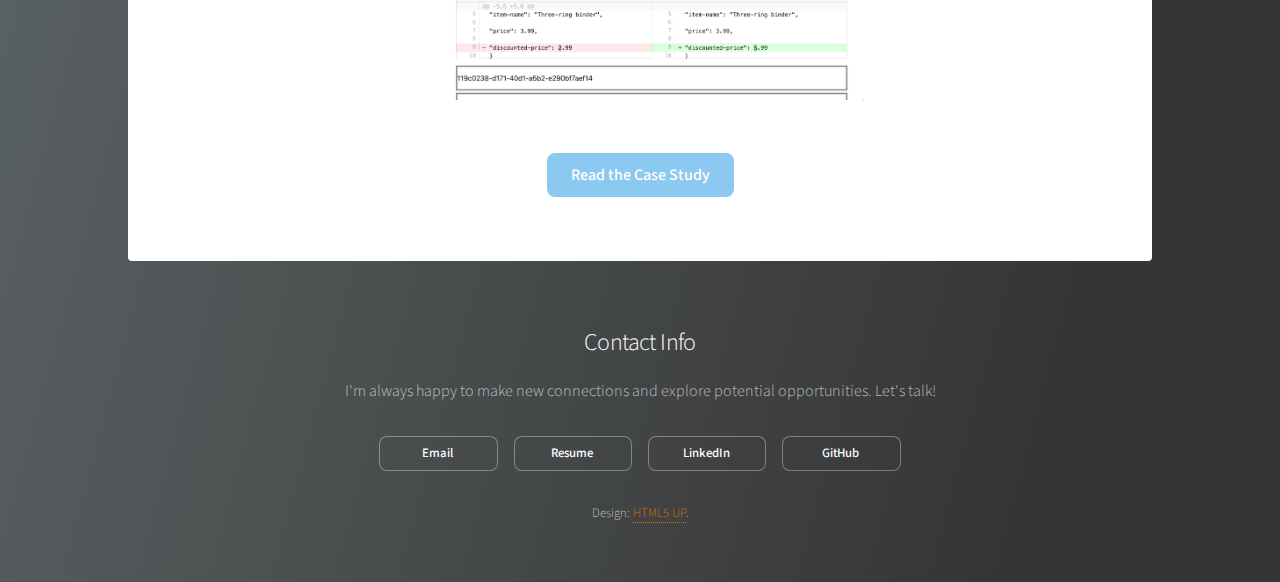
==== commit a7e351d4: "style: make contact icons more responsive" ====
--- a/index.html
+++ b/index.html
@@ -9,27 +9,37 @@
   </head>
   <body class="is-preload">
 
-    <!-- Wrapper -->
     <div id="wrapper">
 
-      <!-- Header -->
       <header id="header" class="alt">
-        <!-- <span class="logo"><img src="images/logo.svg" alt="" /></span> -->
         <h1>Timothy Cummings</h1>
+        <p>Software Engineer</p>
+        <ul class="icons">
+          <li>
+            <a class="icon alt solid fa-envelope-open-text" href="mailto:timjc86@gmail.com" target="_blank">
+              <span class="label">Email</span>
+            </a>
+          </li>
+          <li>
+            <a class="icon alt solid fa-file-pdf" href="assets/resume.pdf">
+              <span class="label">Resume<span>
+            </a>
+          </li>
+          <li>
+            <a class="icon alt brands fa-linkedin" href="https://www.linkedin.com/in/timothyjcummings/">
+              <span class="label">LinkedIn</span>
+            </a>
+          </li>
+          <li>
+            <a class="icon alt brands fa-github" href="https://github.com/TimCummings">
+              <span class="label">GitHub</span>
+            </a>
+          </li>
+        </ul>
       </header>
 
-      <!-- Nav -->
-      <!-- <nav id="nav"> -->
-      <!--   <ul> -->
-      <!--     <li><a href="#intro" class="active">Introduction</a></li> -->
-      <!--     <li><a href="#first">First Section</a></li> -->
-      <!--     <li><a href="#second">Second Section</a></li> -->
-      <!--     <li><a href="#cta">Get Started</a></li> -->
-      <!--   </ul> -->
-      <!-- </nav> -->
-
       <div id="main">
-        <section id="intro" class="main">
+        <section class="main">
           <div class="spotlight">
             <div class="content">
               <header class="major">
@@ -39,7 +49,7 @@
               <p>I'm most comfortable with Ruby and JavaScript, but I believe in weighing tradeoffs and picking the right tool for the job. To that end, I'm comfortable with "just-in-time" learning to pickup and apply new technologies quickly.</p>
               <p>I recently co-created <a href="https://guardrail-service-testing.github.io/">Guardrail</a>: an open-source traffic replay tool for testing microservices in isolation.</p>
               <ul class="actions">
-                <li><a href="#featured" class="button">Learn More</a></li>
+                <li><a href="#featured" class="button primary">Learn More</a></li>
               </ul>
             </div>
             <span class="image"><img src="images/tim.jpg" alt="Timothy Cummings" /></span>
@@ -54,58 +64,54 @@
               </header>
               <p>Guardrail is an open-source traffic replay tool for testing microservices in isolation. Traffic is recorded in production and then replayed in a testing/staging environment to detect regressions with a fraction of the effort of traditional integration or component tests.</p>
 
-              <figure>
-                <img src="images/guardrail_production.png" alt="production infrastructure" />
-                <figcaption>Record production traffic.</figcaption>
-              </figure>
+              <div class="row aln-center">
+                <figure class="col-7 col-10-medium col-12-small">
+                  <img src="images/guardrail_production.png" alt="production infrastructure" />
+                </figure>
 
-              <figure>
-                <img src="images/guardrail_staging.png" alt="staging infrastructure" />
-                <figcaption>Replay traffic in staging.</figcaption>
-              </figure>
+                <figure class="col-5 col-10-medium col-7-small">
+                  <img src="images/guardrail_staging.png" alt="staging infrastructure" />
+                </figure>
+              </div>
 
-              <p>Guardrail includes a reporting service for viewing metrics about the replayed traffic as well as diffs that might indicate regressions.</p>
+              <br />
 
-              <figure class="image fit">
-                <img src="images/ui2.png" alt="Guardrail report interface" />
-                <figcaption>report UI</figcaption>
-              </figure>
+              <div class="row aln-center">
+                <p>Guardrail includes a reporting service for viewing metrics about the replayed traffic as well as diffs that might indicate regressions.</p>
+                <img class="col-6 col-8-medium col-10-small" src="images/ui2.png" alt="Guardrail report interface" />
+              </div>
 
-              <ul class="actions">
-                <li><a href="https://guardrail-service-testing.github.io/#case-study" class="button primary">Read the Case Study</a></li>
-              </ul>
+              <br />
+              <br />
+
+              <div class="row aln-center">
+                <ul class="actions">
+                  <li>
+                    <a href="https://guardrail-service-testing.github.io/#case-study" class="button primary">Read the Case Study</a></li>
+                  </li>
+                </ul>
+              </div>
             </div>
-            <!-- <img class="basic-image" src="images/ui2.png" alt="Guardrail user interface" /> -->
           </div>
-          <!-- <img class="basic-image" src="images/ui2.png" alt="Guardrail user interface" /> -->
         </section>
       </div>
 
-      <!-- Footer -->
       <footer id="footer">
         <section>
           <h2>Contact Info</h2>
           <p>I'm always happy to make new connections and explore potential opportunities. Let's talk!</p>
-          <ul>
-            <li><a href="mailto:timjc86@gmail.com" target="_blank">Email</a></li>
-            <li><a href="assets/resume.pdf">Resume</a></li>
-            <li><a href="https://www.linkedin.com/in/timothyjcummings/">LinkedIn</a></li>
-            <li><a href="https://github.com/TimCummings">Github</a></li>
+          <ul class="actions">
+            <li><a class="button small icon solid fa-envelope-open-text" href="mailto:timjc86@gmail.com" target="_blank">Email</a></li>
+            <li><a class="button small icon solid fa-file-pdf" href="assets/resume.pdf">Resume</a></li>
+            <li><a class="button small icon brands fa-linkedin" href="https://www.linkedin.com/in/timothyjcummings/">LinkedIn</a></li>
+            <li><a class="button small icon brands fa-github" href="https://github.com/TimCummings">GitHub</a></li>
           </ul>
-          <!-- <ul class="icons"> -->
-          <!--   <li><a href="#" class="icon brands fa-twitter alt"><span class="label">Twitter</span></a></li> -->
-          <!--   <li><a href="#" class="icon brands fa-facebook-f alt"><span class="label">Facebook</span></a></li> -->
-          <!--   <li><a href="#" class="icon brands fa-instagram alt"><span class="label">Instagram</span></a></li> -->
-          <!--   <li><a href="#" class="icon brands fa-github alt"><span class="label">GitHub</span></a></li> -->
-          <!--   <li><a href="#" class="icon brands fa-dribbble alt"><span class="label">Dribbble</span></a></li> -->
-          <!-- </ul> -->
         </section>
         <p class="copyright">Design: <a target="_blank" href="https://html5up.net">HTML5 UP</a>.</p>
       </footer>
 
     </div>
 
-    <!-- Scripts -->
     <script src="assets/js/jquery.min.js"></script>
     <script src="assets/js/jquery.scrollex.min.js"></script>
     <script src="assets/js/jquery.scrolly.min.js"></script>
--- a/assets/css/main.css
+++ b/assets/css/main.css
@@ -533,7 +533,6 @@
 
 .row {
   margin-top: 0;
-  margin-left: -1.5em;
 }
 
 .row > * {
@@ -776,7 +775,6 @@
 
   .row {
     margin-top: 0;
-    margin-left: -1.5em;
   }
 
   .row > * {
@@ -1021,7 +1019,6 @@
 
   .row {
     margin-top: 0;
-    margin-left: -1.5em;
   }
 
   .row > * {
@@ -1266,7 +1263,6 @@
 
   .row {
     margin-top: 0;
-    margin-left: -1.5em;
   }
 
   .row > * {
@@ -1511,7 +1507,6 @@
 
   .row {
     margin-top: 0;
-    margin-left: -1em;
   }
 
   .row > * {
@@ -1756,7 +1751,6 @@
 
   .row {
     margin-top: 0;
-    margin-left: -1.25em;
   }
 
   .row > * {
@@ -1851,7 +1845,7 @@
   border: 0;
   cursor: pointer;
   display: inline-block;
-  font-weight: 300;
+  font-weight: 500;
   height: 2.75em;
   line-height: 2.75em;
   min-width: 9.25em;
@@ -2370,6 +2364,17 @@
 
 /* Image */
 
+figure {
+  text-align: center;
+}
+
+figure img {
+  display: inline-block;
+  margin: 0 auto;
+  max-height: 10em;
+  max-width: 100%;
+}
+
 .image {
   border-radius: 8px;
   border: 0;
@@ -2506,6 +2511,7 @@
   display: -webkit-flex;
   display: -ms-flex;
   display: flex;
+  justify-content: center;
   cursor: default;
   list-style: none;
   margin-left: -1em;
@@ -3100,23 +3106,19 @@
 }
 
 #header.alt {
-  padding: 7em 5em 4em 5em ;
+  padding: 3em 5em 1em 5em;
 }
 
 #header.alt h1 {
-  font-size: 3.25em;
-}
-
-#header.alt > * {
-  -moz-transition: opacity 3s ease;
-  -webkit-transition: opacity 3s ease;
-  -ms-transition: opacity 3s ease;
-  transition: opacity 3s ease;
-  -moz-transition-delay: 0.5s;
-  -webkit-transition-delay: 0.5s;
-  -ms-transition-delay: 0.5s;
-  transition-delay: 0.5s;
-  opacity: 1;
+  font-size: 3em;
+}
+
+#header.alt p {
+  margin-bottom: 1em;
+}
+
+#header.alt ul {
+  margin-bottom: 1em;
 }
 
 #header.alt .logo {
@@ -3145,7 +3147,7 @@
   }
 
   #header.alt {
-    padding: 6em 4em 3em 4em ;
+    padding: 3em 4em 1em 4em ;
   }
 
 }
@@ -3157,7 +3159,7 @@
   }
 
   #header.alt {
-    padding: 5em 3em 2em 3em ;
+    padding: 3em 3em 1em 3em ;
   }
 
 }
@@ -3178,7 +3180,7 @@
   }
 
   #header.alt {
-    padding: 4em 2em 1em 2em ;
+    padding: 3em 2em 1em 2em;
   }
 
   #header.alt h1 {
@@ -3194,7 +3196,7 @@
   }
 
   #header.alt {
-    padding: 4em 1.5em 1em 1.5em ;
+    padding: 3em 1.5em 1em 1.5em;
   }
 
 }
@@ -3206,20 +3208,9 @@
   }
 
   #header.alt {
-    padding: 3.5em 1em 0.5em 1em ;
-  }
-
-}
-
-body.is-preload #header.alt > * {
-  opacity: 0;
-}
-
-body.is-preload #header.alt .logo {
-  -moz-transform: scale(0.8) rotate(-30deg);
-  -webkit-transform: scale(0.8) rotate(-30deg);
-  -ms-transform: scale(0.8) rotate(-30deg);
-  transform: scale(0.8) rotate(-30deg);
+    padding: 3em 1em 0.5em 1em;
+  }
+
 }
 
 /* Nav */
@@ -3693,14 +3684,13 @@
 
 #footer {
   padding: 5em 5em 3em 5em ;
-  width: calc(100% + 2em);
+  width: 100%;
   margin: 0 auto;
   text-align: center;
 }
 
 #footer > * {
   margin: 0 auto;
-  width: calc(50% - 2em);
 }
 
 #footer dl {
